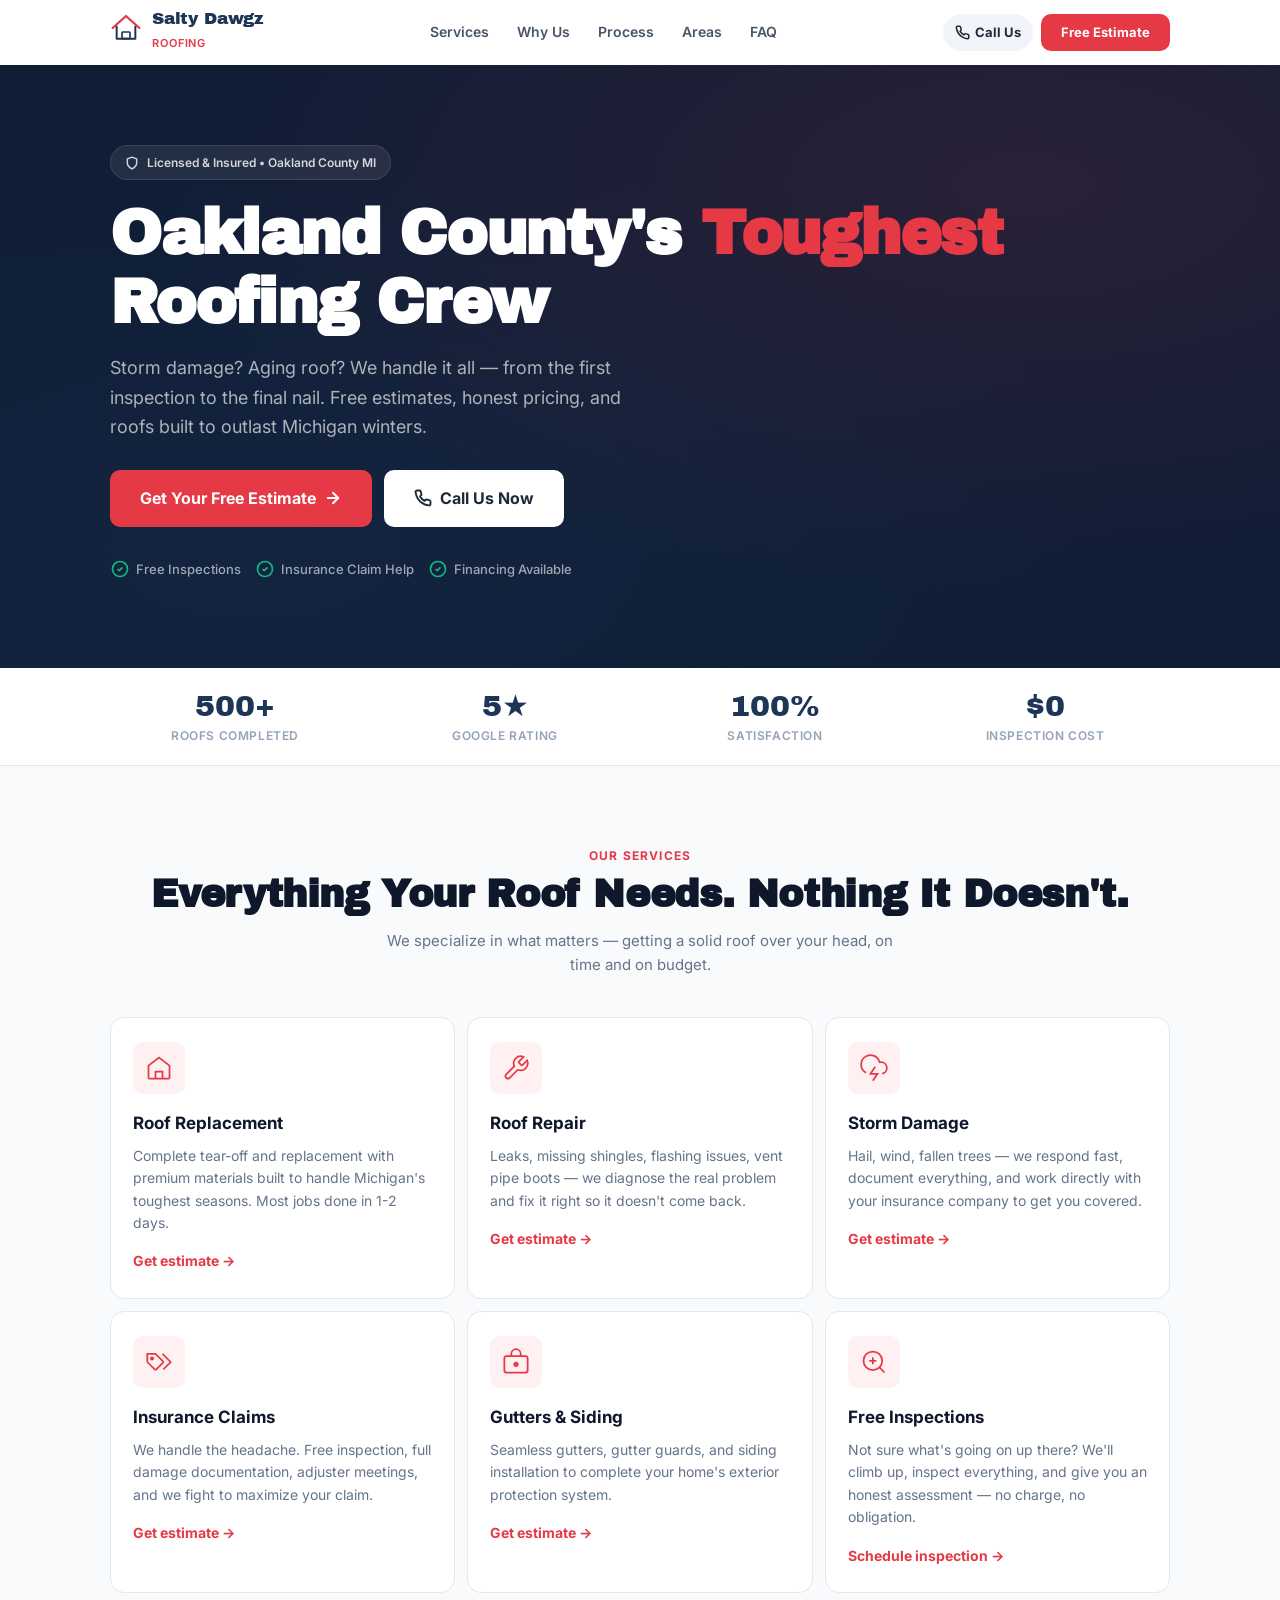
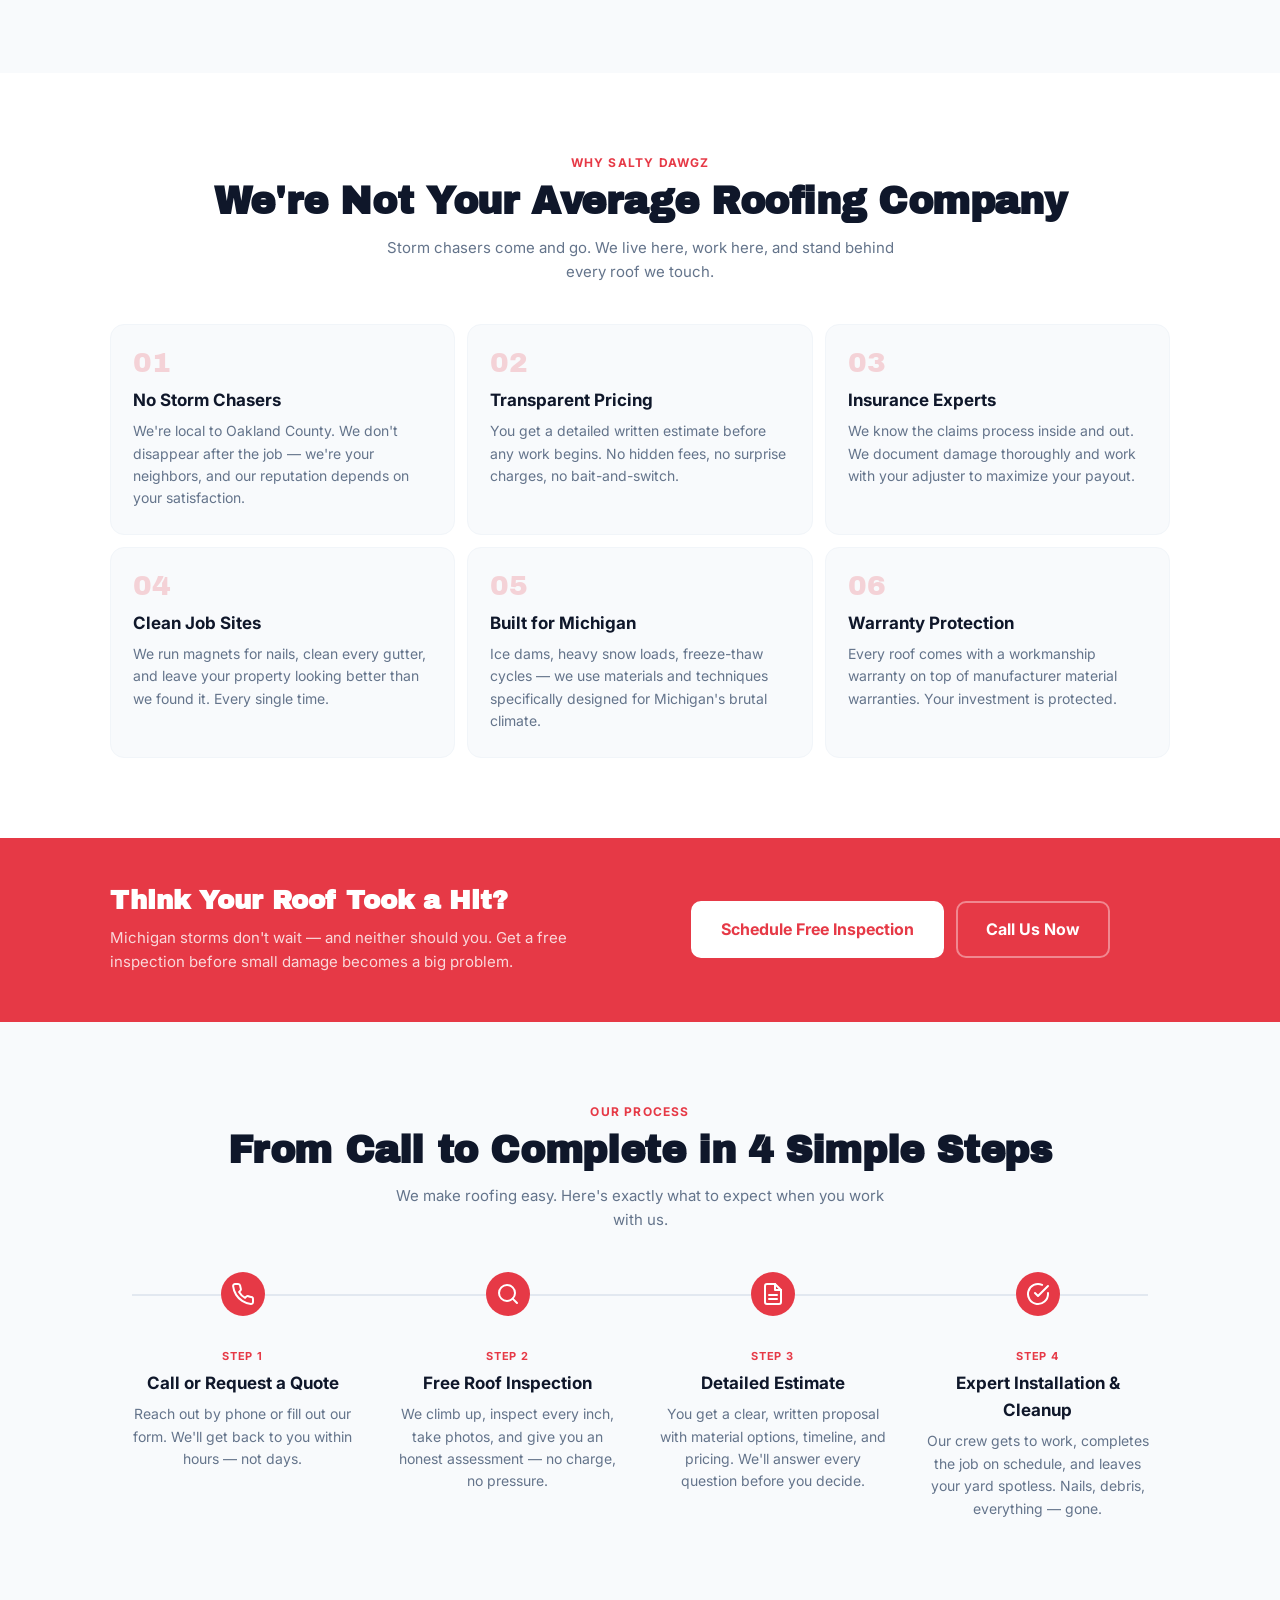
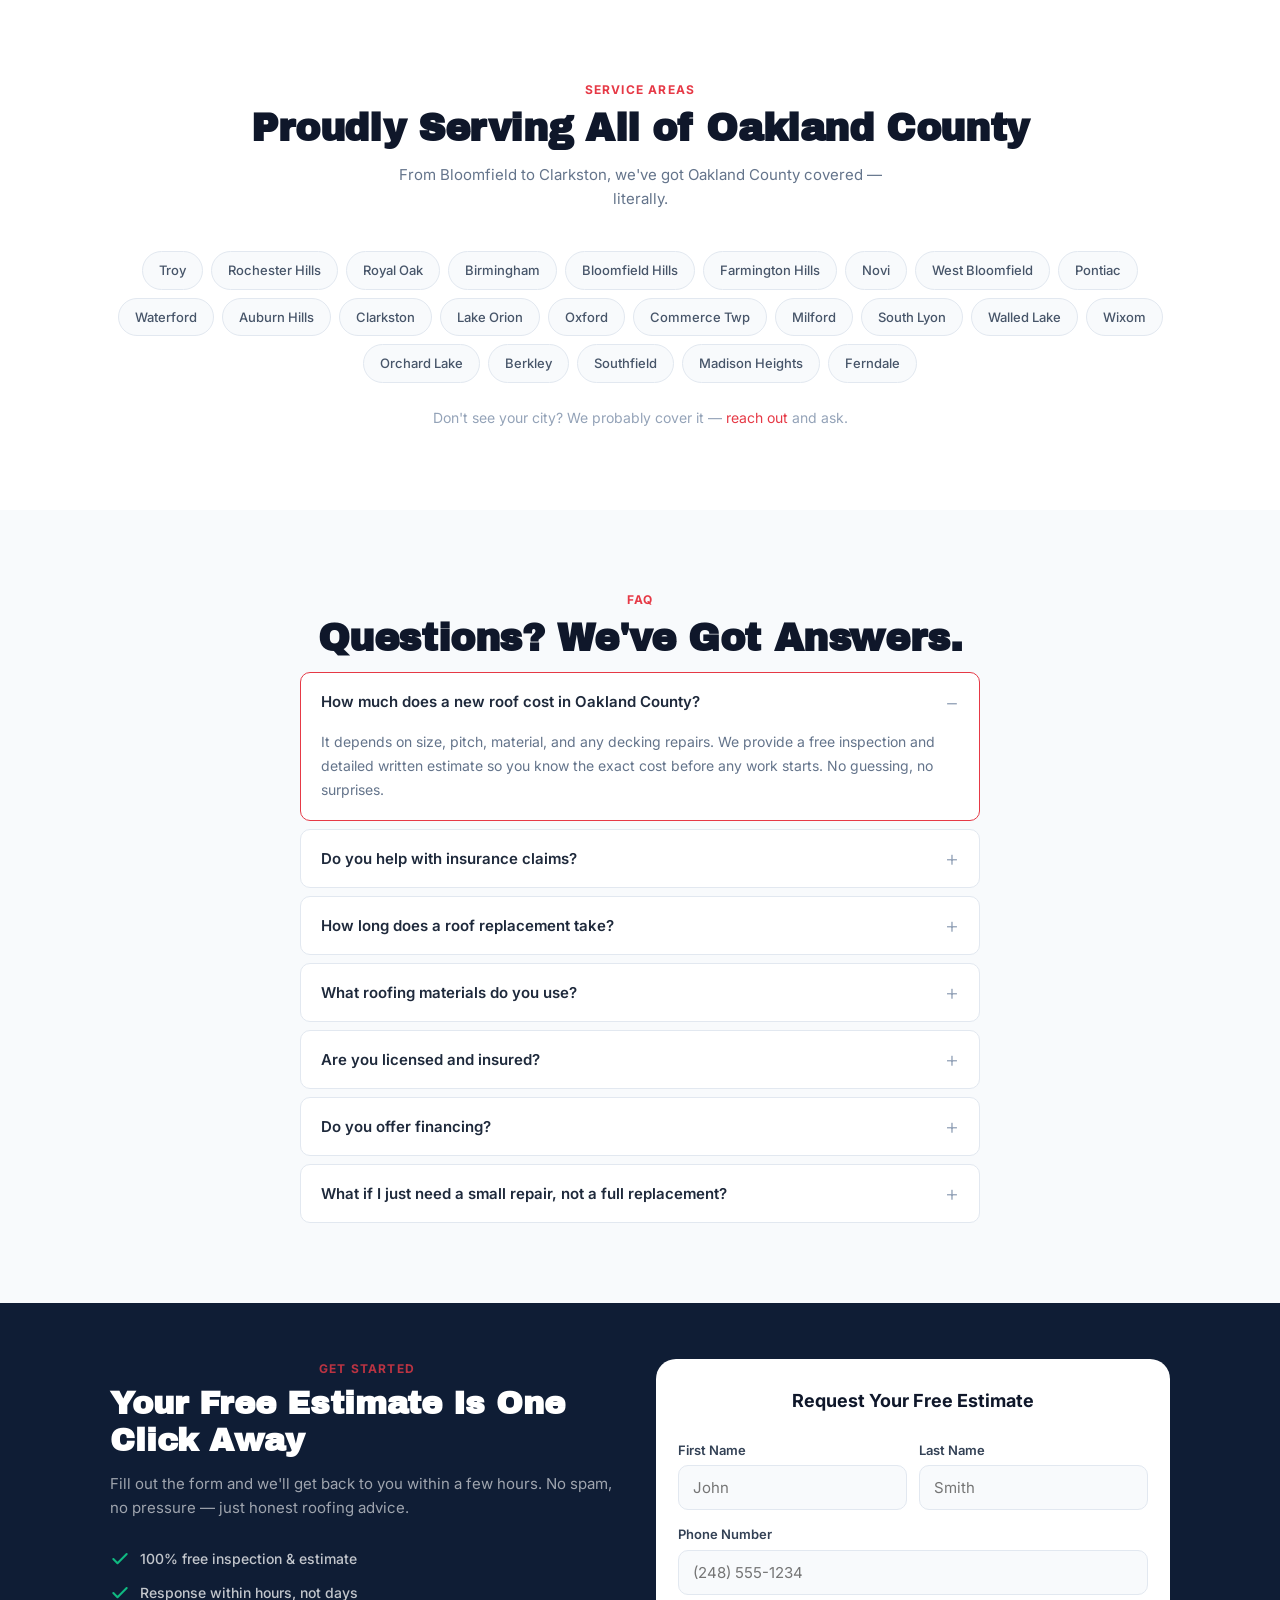
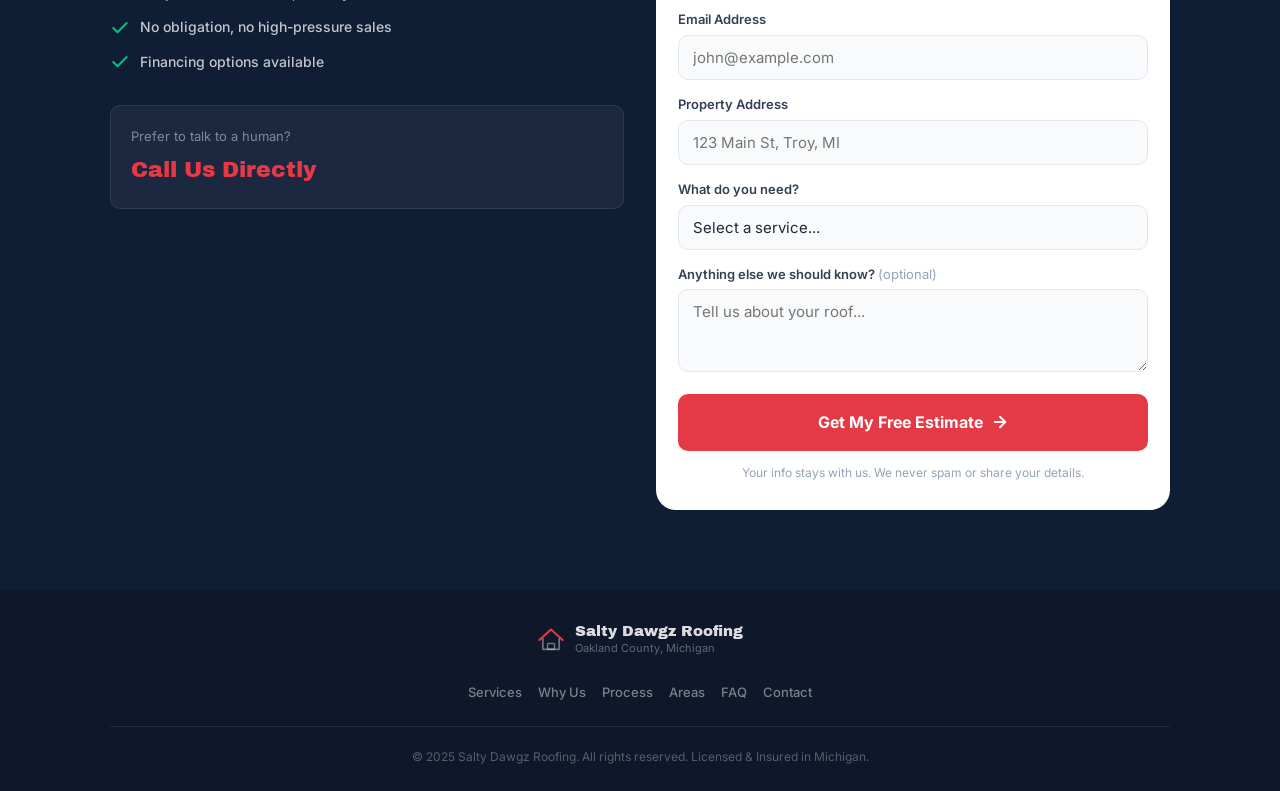
==== index.html @ a816d4bf "Salty Dawgz Roofing — mobile-first CTA-focused landing page - Mobile-first responsive design with st" ====
<!DOCTYPE html>
<html lang="en">
<head>
  <meta charset="UTF-8">
  <meta name="viewport" content="width=device-width, initial-scale=1.0">
  <title>Salty Dawgz Roofing | Oakland County MI Roofer — Roof Repair & Replacement</title>
  <meta name="description" content="Salty Dawgz Roofing — Oakland County Michigan's trusted roofing contractor. Roof replacement, storm damage repair, free inspections. Serving Troy, Rochester Hills, Royal Oak, Birmingham & all of Oakland County. Call today for a free estimate.">
  <meta name="keywords" content="roofing company oakland county mi, roof replacement troy michigan, storm damage roof repair, roofer rochester hills, roofing contractor birmingham mi, roof inspection oakland county, emergency roof repair michigan, salty dawgz roofing">
  <meta name="robots" content="index, follow">
  <link rel="canonical" href="https://saltydawgzroofing.com">

  <!-- Open Graph -->
  <meta property="og:title" content="Salty Dawgz Roofing | Oakland County MI's Most Trusted Roofer">
  <meta property="og:description" content="Free inspections. Licensed & insured. Roof replacement, storm damage repair, and new construction roofing across Oakland County Michigan.">
  <meta property="og:type" content="website">
  <meta property="og:url" content="https://saltydawgzroofing.com">
  <meta property="og:locale" content="en_US">

  <!-- Structured Data: RoofingContractor -->
  <script type="application/ld+json">
  {
    "@context": "https://schema.org",
    "@type": "RoofingContractor",
    "name": "Salty Dawgz Roofing",
    "description": "Oakland County Michigan's trusted roofing contractor. Specializing in roof replacement, storm damage repair, insurance claim assistance, and new construction roofing.",
    "url": "https://saltydawgzroofing.com",
    "address": {
      "@type": "PostalAddress",
      "addressLocality": "Oakland County",
      "addressRegion": "MI",
      "addressCountry": "US"
    },
    "areaServed": [
      "Troy, MI","Rochester Hills, MI","Royal Oak, MI","Birmingham, MI",
      "Bloomfield Hills, MI","Farmington Hills, MI","Novi, MI","West Bloomfield, MI",
      "Pontiac, MI","Waterford, MI","Auburn Hills, MI","Clarkston, MI",
      "Lake Orion, MI","Oxford, MI","Commerce Township, MI","Milford, MI",
      "South Lyon, MI","Walled Lake, MI","Wixom, MI","Orchard Lake, MI",
      "Berkley, MI","Southfield, MI","Madison Heights, MI","Ferndale, MI"
    ],
    "priceRange": "$$",
    "openingHours": "Mo-Sa 07:00-19:00"
  }
  </script>

  <!-- Structured Data: FAQPage -->
  <script type="application/ld+json">
  {
    "@context": "https://schema.org",
    "@type": "FAQPage",
    "mainEntity": [
      {
        "@type": "Question",
        "name": "How much does a roof replacement cost in Oakland County Michigan?",
        "acceptedAnswer": {
          "@type": "Answer",
          "text": "Roof replacement costs vary based on roof size, pitch, material, and any structural repairs needed. Salty Dawgz Roofing offers free inspections and detailed estimates so you know exactly what to expect — no hidden fees, no pressure."
        }
      },
      {
        "@type": "Question",
        "name": "Do you help with insurance claims for storm damage?",
        "acceptedAnswer": {
          "@type": "Answer",
          "text": "Yes. We walk you through the entire insurance claim process from initial inspection to final approval. We document all damage, meet with your adjuster, and make sure you get the coverage you're entitled to."
        }
      },
      {
        "@type": "Question",
        "name": "How long does a roof replacement take?",
        "acceptedAnswer": {
          "@type": "Answer",
          "text": "Most residential roof replacements are completed in 1-2 days. We handle everything from tear-off to cleanup, and we always leave your property cleaner than we found it."
        }
      },
      {
        "@type": "Question",
        "name": "What areas does Salty Dawgz Roofing serve?",
        "acceptedAnswer": {
          "@type": "Answer",
          "text": "We serve all of Oakland County Michigan including Troy, Rochester Hills, Royal Oak, Birmingham, Bloomfield Hills, Farmington Hills, Novi, West Bloomfield, Pontiac, Waterford, Auburn Hills, Clarkston, Lake Orion, and surrounding communities."
        }
      }
    ]
  }
  </script>

  <link rel="preconnect" href="https://fonts.googleapis.com">
  <link rel="preconnect" href="https://fonts.gstatic.com" crossorigin>
  <link href="https://fonts.googleapis.com/css2?family=Inter:wght@400;500;600;700;800;900&family=Archivo+Black&display=swap" rel="stylesheet">
  <link rel="stylesheet" href="styles.css">
</head>
<body>

  <!-- Sticky Mobile CTA -->
  <div class="sticky-cta" id="stickyCta">
    <a href="tel:+10000000000" class="sticky-cta__call">
      <svg width="18" height="18" viewBox="0 0 24 24" fill="none" stroke="currentColor" stroke-width="2.5" stroke-linecap="round" stroke-linejoin="round"><path d="M22 16.92v3a2 2 0 01-2.18 2 19.79 19.79 0 01-8.63-3.07 19.5 19.5 0 01-6-6 19.79 19.79 0 01-3.07-8.67A2 2 0 014.11 2h3a2 2 0 012 1.72c.127.96.361 1.903.7 2.81a2 2 0 01-.45 2.11L8.09 9.91a16 16 0 006 6l1.27-1.27a2 2 0 012.11-.45c.907.339 1.85.573 2.81.7A2 2 0 0122 16.92z"/></svg>
      Call Now
    </a>
    <a href="#contact" class="sticky-cta__quote">Free Estimate</a>
  </div>

  <!-- Navigation -->
  <header class="header" id="header">
    <div class="container">
      <div class="header__inner">
        <a href="#" class="header__brand">
          <div class="header__logo-icon">
            <svg width="32" height="32" viewBox="0 0 48 48" fill="none" xmlns="http://www.w3.org/2000/svg">
              <path d="M4 24L24 6l20 18" stroke="#E63946" stroke-width="3.5" stroke-linecap="round" stroke-linejoin="round" fill="none"/>
              <path d="M10 22v18h28V22" stroke="#1D3557" stroke-width="3" stroke-linecap="round" stroke-linejoin="round" fill="none"/>
              <rect x="18" y="30" width="12" height="10" rx="1" stroke="#1D3557" stroke-width="2.5" fill="none"/>
            </svg>
          </div>
          <div>
            <span class="header__name">Salty Dawgz</span>
            <span class="header__tagline">Roofing</span>
          </div>
        </a>

        <!-- Desktop Nav -->
        <nav class="header__nav" id="desktopNav">
          <a href="#services">Services</a>
          <a href="#why">Why Us</a>
          <a href="#process">Process</a>
          <a href="#areas">Areas</a>
          <a href="#faq">FAQ</a>
        </nav>

        <div class="header__actions">
          <a href="tel:+10000000000" class="header__phone">
            <svg width="15" height="15" viewBox="0 0 24 24" fill="none" stroke="currentColor" stroke-width="2.5" stroke-linecap="round" stroke-linejoin="round"><path d="M22 16.92v3a2 2 0 01-2.18 2 19.79 19.79 0 01-8.63-3.07 19.5 19.5 0 01-6-6 19.79 19.79 0 01-3.07-8.67A2 2 0 014.11 2h3a2 2 0 012 1.72c.127.96.361 1.903.7 2.81a2 2 0 01-.45 2.11L8.09 9.91a16 16 0 006 6l1.27-1.27a2 2 0 012.11-.45c.907.339 1.85.573 2.81.7A2 2 0 0122 16.92z"/></svg>
            <span>Call Us</span>
          </a>
          <a href="#contact" class="btn btn--primary btn--sm header__cta">Free Estimate</a>

          <!-- Mobile Hamburger -->
          <button class="hamburger" id="hamburger" aria-label="Open menu">
            <span></span><span></span><span></span>
          </button>
        </div>
      </div>
    </div>

    <!-- Mobile Menu -->
    <div class="mobile-menu" id="mobileMenu">
      <nav class="mobile-menu__nav">
        <a href="#services">Services</a>
        <a href="#why">Why Us</a>
        <a href="#process">Our Process</a>
        <a href="#areas">Service Areas</a>
        <a href="#faq">FAQ</a>
        <a href="#contact" class="btn btn--primary btn--lg btn--full">Get Free Estimate</a>
      </nav>
    </div>
  </header>

  <!-- Hero -->
  <section class="hero" id="hero">
    <div class="hero__overlay"></div>
    <div class="container">
      <div class="hero__content">
        <div class="hero__badge">
          <svg width="14" height="14" viewBox="0 0 24 24" fill="none" stroke="currentColor" stroke-width="2.5" stroke-linecap="round" stroke-linejoin="round"><path d="M12 22s8-4 8-10V5l-8-3-8 3v7c0 6 8 10 8 10z"/></svg>
          Licensed &amp; Insured &bull; Oakland County MI
        </div>
        <h1 class="hero__title">Oakland County's <span class="highlight">Toughest</span> Roofing Crew</h1>
        <p class="hero__subtitle">Storm damage? Aging roof? We handle it all — from the first inspection to the final nail. Free estimates, honest pricing, and roofs built to outlast Michigan winters.</p>
        <div class="hero__ctas">
          <a href="#contact" class="btn btn--primary btn--lg">
            Get Your Free Estimate
            <svg width="18" height="18" viewBox="0 0 24 24" fill="none" stroke="currentColor" stroke-width="2.5" stroke-linecap="round" stroke-linejoin="round"><line x1="5" y1="12" x2="19" y2="12"/><polyline points="12 5 19 12 12 19"/></svg>
          </a>
          <a href="tel:+10000000000" class="btn btn--white btn--lg">
            <svg width="18" height="18" viewBox="0 0 24 24" fill="none" stroke="currentColor" stroke-width="2.5" stroke-linecap="round" stroke-linejoin="round"><path d="M22 16.92v3a2 2 0 01-2.18 2 19.79 19.79 0 01-8.63-3.07 19.5 19.5 0 01-6-6 19.79 19.79 0 01-3.07-8.67A2 2 0 014.11 2h3a2 2 0 012 1.72c.127.96.361 1.903.7 2.81a2 2 0 01-.45 2.11L8.09 9.91a16 16 0 006 6l1.27-1.27a2 2 0 012.11-.45c.907.339 1.85.573 2.81.7A2 2 0 0122 16.92z"/></svg>
            Call Us Now
          </a>
        </div>
        <div class="hero__trust">
          <div class="hero__trust-item">
            <svg width="20" height="20" viewBox="0 0 24 24" fill="#10B981" stroke="none"><path d="M9 12l2 2 4-4m6 2a9 9 0 11-18 0 9 9 0 0118 0z" fill="none" stroke="#10B981" stroke-width="2"/></svg>
            Free Inspections
          </div>
          <div class="hero__trust-item">
            <svg width="20" height="20" viewBox="0 0 24 24" fill="#10B981" stroke="none"><path d="M9 12l2 2 4-4m6 2a9 9 0 11-18 0 9 9 0 0118 0z" fill="none" stroke="#10B981" stroke-width="2"/></svg>
            Insurance Claim Help
          </div>
          <div class="hero__trust-item">
            <svg width="20" height="20" viewBox="0 0 24 24" fill="#10B981" stroke="none"><path d="M9 12l2 2 4-4m6 2a9 9 0 11-18 0 9 9 0 0118 0z" fill="none" stroke="#10B981" stroke-width="2"/></svg>
            Financing Available
          </div>
        </div>
      </div>
    </div>
  </section>

  <!-- Trust Bar -->
  <section class="trust-bar">
    <div class="container">
      <div class="trust-bar__inner">
        <div class="trust-bar__item">
          <span class="trust-bar__number">500+</span>
          <span class="trust-bar__label">Roofs Completed</span>
        </div>
        <div class="trust-bar__divider"></div>
        <div class="trust-bar__item">
          <span class="trust-bar__number">5&#9733;</span>
          <span class="trust-bar__label">Google Rating</span>
        </div>
        <div class="trust-bar__divider"></div>
        <div class="trust-bar__item">
          <span class="trust-bar__number">100%</span>
          <span class="trust-bar__label">Satisfaction</span>
        </div>
        <div class="trust-bar__divider"></div>
        <div class="trust-bar__item">
          <span class="trust-bar__number">$0</span>
          <span class="trust-bar__label">Inspection Cost</span>
        </div>
      </div>
    </div>
  </section>

  <!-- Services -->
  <section class="services" id="services">
    <div class="container">
      <span class="section__eyebrow">Our Services</span>
      <h2 class="section__title">Everything Your Roof Needs. Nothing It Doesn't.</h2>
      <p class="section__subtitle">We specialize in what matters — getting a solid roof over your head, on time and on budget.</p>

      <div class="services__grid">
        <div class="service-card" data-animate>
          <div class="service-card__icon">
            <svg width="28" height="28" viewBox="0 0 24 24" fill="none" stroke="currentColor" stroke-width="1.5"><path d="M3 21h18M3 21V10l9-7 9 7v11"/><path d="M9 21v-6h6v6"/></svg>
          </div>
          <h3>Roof Replacement</h3>
          <p>Complete tear-off and replacement with premium materials built to handle Michigan's toughest seasons. Most jobs done in 1-2 days.</p>
          <a href="#contact" class="service-card__link">Get estimate &rarr;</a>
        </div>

        <div class="service-card" data-animate>
          <div class="service-card__icon">
            <svg width="28" height="28" viewBox="0 0 24 24" fill="none" stroke="currentColor" stroke-width="1.5"><path d="M14.7 6.3a1 1 0 000 1.4l1.6 1.6a1 1 0 001.4 0l3.77-3.77a6 6 0 01-7.94 7.94l-6.91 6.91a2.12 2.12 0 01-3-3l6.91-6.91a6 6 0 017.94-7.94l-3.76 3.76z"/></svg>
          </div>
          <h3>Roof Repair</h3>
          <p>Leaks, missing shingles, flashing issues, vent pipe boots — we diagnose the real problem and fix it right so it doesn't come back.</p>
          <a href="#contact" class="service-card__link">Get estimate &rarr;</a>
        </div>

        <div class="service-card" data-animate>
          <div class="service-card__icon">
            <svg width="28" height="28" viewBox="0 0 24 24" fill="none" stroke="currentColor" stroke-width="1.5"><path d="M19 16.9A5 5 0 0018 7h-1.26a8 8 0 10-11.62 9"/><polyline points="13 11 9 17 15 17 11 23"/></svg>
          </div>
          <h3>Storm Damage</h3>
          <p>Hail, wind, fallen trees — we respond fast, document everything, and work directly with your insurance company to get you covered.</p>
          <a href="#contact" class="service-card__link">Get estimate &rarr;</a>
        </div>

        <div class="service-card" data-animate>
          <div class="service-card__icon">
            <svg width="28" height="28" viewBox="0 0 24 24" fill="none" stroke="currentColor" stroke-width="1.5"><path d="M9 5H2v7l6.29 6.29a1 1 0 001.42 0l5.58-5.58a1 1 0 000-1.42L9 5z"/><circle cx="6" cy="9" r="1" fill="currentColor"/><path d="M15 5l7 7-6.29 6.29"/></svg>
          </div>
          <h3>Insurance Claims</h3>
          <p>We handle the headache. Free inspection, full damage documentation, adjuster meetings, and we fight to maximize your claim.</p>
          <a href="#contact" class="service-card__link">Get estimate &rarr;</a>
        </div>

        <div class="service-card" data-animate>
          <div class="service-card__icon">
            <svg width="28" height="28" viewBox="0 0 24 24" fill="none" stroke="currentColor" stroke-width="1.5"><rect x="2" y="7" width="20" height="14" rx="2"/><path d="M16 7V5a4 4 0 00-8 0v2"/><circle cx="12" cy="14" r="1.5" fill="currentColor"/></svg>
          </div>
          <h3>Gutters &amp; Siding</h3>
          <p>Seamless gutters, gutter guards, and siding installation to complete your home's exterior protection system.</p>
          <a href="#contact" class="service-card__link">Get estimate &rarr;</a>
        </div>

        <div class="service-card" data-animate>
          <div class="service-card__icon">
            <svg width="28" height="28" viewBox="0 0 24 24" fill="none" stroke="currentColor" stroke-width="1.5"><circle cx="11" cy="11" r="8"/><line x1="21" y1="21" x2="16.65" y2="16.65"/><line x1="8" y1="11" x2="14" y2="11"/><line x1="11" y1="8" x2="11" y2="14"/></svg>
          </div>
          <h3>Free Inspections</h3>
          <p>Not sure what's going on up there? We'll climb up, inspect everything, and give you an honest assessment — no charge, no obligation.</p>
          <a href="#contact" class="service-card__link">Schedule inspection &rarr;</a>
        </div>
      </div>
    </div>
  </section>

  <!-- Why Us -->
  <section class="why" id="why">
    <div class="container">
      <span class="section__eyebrow">Why Salty Dawgz</span>
      <h2 class="section__title">We're Not Your Average Roofing Company</h2>
      <p class="section__subtitle">Storm chasers come and go. We live here, work here, and stand behind every roof we touch.</p>

      <div class="why__grid">
        <div class="why__card" data-animate>
          <div class="why__number">01</div>
          <h3>No Storm Chasers</h3>
          <p>We're local to Oakland County. We don't disappear after the job — we're your neighbors, and our reputation depends on your satisfaction.</p>
        </div>
        <div class="why__card" data-animate>
          <div class="why__number">02</div>
          <h3>Transparent Pricing</h3>
          <p>You get a detailed written estimate before any work begins. No hidden fees, no surprise charges, no bait-and-switch.</p>
        </div>
        <div class="why__card" data-animate>
          <div class="why__number">03</div>
          <h3>Insurance Experts</h3>
          <p>We know the claims process inside and out. We document damage thoroughly and work with your adjuster to maximize your payout.</p>
        </div>
        <div class="why__card" data-animate>
          <div class="why__number">04</div>
          <h3>Clean Job Sites</h3>
          <p>We run magnets for nails, clean every gutter, and leave your property looking better than we found it. Every single time.</p>
        </div>
        <div class="why__card" data-animate>
          <div class="why__number">05</div>
          <h3>Built for Michigan</h3>
          <p>Ice dams, heavy snow loads, freeze-thaw cycles — we use materials and techniques specifically designed for Michigan's brutal climate.</p>
        </div>
        <div class="why__card" data-animate>
          <div class="why__number">06</div>
          <h3>Warranty Protection</h3>
          <p>Every roof comes with a workmanship warranty on top of manufacturer material warranties. Your investment is protected.</p>
        </div>
      </div>
    </div>
  </section>

  <!-- CTA Banner -->
  <section class="cta-banner">
    <div class="container">
      <div class="cta-banner__inner">
        <div>
          <h2>Think Your Roof Took a Hit?</h2>
          <p>Michigan storms don't wait — and neither should you. Get a free inspection before small damage becomes a big problem.</p>
        </div>
        <div class="cta-banner__actions">
          <a href="#contact" class="btn btn--primary btn--lg">Schedule Free Inspection</a>
          <a href="tel:+10000000000" class="btn btn--white btn--lg">Call Us Now</a>
        </div>
      </div>
    </div>
  </section>

  <!-- Process -->
  <section class="process" id="process">
    <div class="container">
      <span class="section__eyebrow">Our Process</span>
      <h2 class="section__title">From Call to Complete in 4 Simple Steps</h2>
      <p class="section__subtitle">We make roofing easy. Here's exactly what to expect when you work with us.</p>

      <div class="process__timeline">
        <div class="process__step" data-animate>
          <div class="process__icon">
            <svg width="24" height="24" viewBox="0 0 24 24" fill="none" stroke="currentColor" stroke-width="2" stroke-linecap="round" stroke-linejoin="round"><path d="M22 16.92v3a2 2 0 01-2.18 2 19.79 19.79 0 01-8.63-3.07 19.5 19.5 0 01-6-6 19.79 19.79 0 01-3.07-8.67A2 2 0 014.11 2h3a2 2 0 012 1.72c.127.96.361 1.903.7 2.81a2 2 0 01-.45 2.11L8.09 9.91a16 16 0 006 6l1.27-1.27a2 2 0 012.11-.45c.907.339 1.85.573 2.81.7A2 2 0 0122 16.92z"/></svg>
          </div>
          <div class="process__content">
            <span class="process__label">Step 1</span>
            <h3>Call or Request a Quote</h3>
            <p>Reach out by phone or fill out our form. We'll get back to you within hours — not days.</p>
          </div>
        </div>

        <div class="process__step" data-animate>
          <div class="process__icon">
            <svg width="24" height="24" viewBox="0 0 24 24" fill="none" stroke="currentColor" stroke-width="2" stroke-linecap="round" stroke-linejoin="round"><circle cx="11" cy="11" r="8"/><line x1="21" y1="21" x2="16.65" y2="16.65"/></svg>
          </div>
          <div class="process__content">
            <span class="process__label">Step 2</span>
            <h3>Free Roof Inspection</h3>
            <p>We climb up, inspect every inch, take photos, and give you an honest assessment — no charge, no pressure.</p>
          </div>
        </div>

        <div class="process__step" data-animate>
          <div class="process__icon">
            <svg width="24" height="24" viewBox="0 0 24 24" fill="none" stroke="currentColor" stroke-width="2" stroke-linecap="round" stroke-linejoin="round"><path d="M14 2H6a2 2 0 00-2 2v16a2 2 0 002 2h12a2 2 0 002-2V8z"/><polyline points="14 2 14 8 20 8"/><line x1="16" y1="13" x2="8" y2="13"/><line x1="16" y1="17" x2="8" y2="17"/></svg>
          </div>
          <div class="process__content">
            <span class="process__label">Step 3</span>
            <h3>Detailed Estimate</h3>
            <p>You get a clear, written proposal with material options, timeline, and pricing. We'll answer every question before you decide.</p>
          </div>
        </div>

        <div class="process__step" data-animate>
          <div class="process__icon">
            <svg width="24" height="24" viewBox="0 0 24 24" fill="none" stroke="currentColor" stroke-width="2" stroke-linecap="round" stroke-linejoin="round"><path d="M22 11.08V12a10 10 0 11-5.93-9.14"/><polyline points="22 4 12 14.01 9 11.01"/></svg>
          </div>
          <div class="process__content">
            <span class="process__label">Step 4</span>
            <h3>Expert Installation &amp; Cleanup</h3>
            <p>Our crew gets to work, completes the job on schedule, and leaves your yard spotless. Nails, debris, everything — gone.</p>
          </div>
        </div>
      </div>
    </div>
  </section>

  <!-- Service Areas -->
  <section class="areas" id="areas">
    <div class="container">
      <span class="section__eyebrow">Service Areas</span>
      <h2 class="section__title">Proudly Serving All of Oakland County</h2>
      <p class="section__subtitle">From Bloomfield to Clarkston, we've got Oakland County covered — literally.</p>
      <div class="areas__grid">
        <span class="area-tag">Troy</span>
        <span class="area-tag">Rochester Hills</span>
        <span class="area-tag">Royal Oak</span>
        <span class="area-tag">Birmingham</span>
        <span class="area-tag">Bloomfield Hills</span>
        <span class="area-tag">Farmington Hills</span>
        <span class="area-tag">Novi</span>
        <span class="area-tag">West Bloomfield</span>
        <span class="area-tag">Pontiac</span>
        <span class="area-tag">Waterford</span>
        <span class="area-tag">Auburn Hills</span>
        <span class="area-tag">Clarkston</span>
        <span class="area-tag">Lake Orion</span>
        <span class="area-tag">Oxford</span>
        <span class="area-tag">Commerce Twp</span>
        <span class="area-tag">Milford</span>
        <span class="area-tag">South Lyon</span>
        <span class="area-tag">Walled Lake</span>
        <span class="area-tag">Wixom</span>
        <span class="area-tag">Orchard Lake</span>
        <span class="area-tag">Berkley</span>
        <span class="area-tag">Southfield</span>
        <span class="area-tag">Madison Heights</span>
        <span class="area-tag">Ferndale</span>
      </div>
      <p class="areas__note">Don't see your city? We probably cover it — <a href="#contact">reach out</a> and ask.</p>
    </div>
  </section>

  <!-- FAQ -->
  <section class="faq" id="faq">
    <div class="container">
      <span class="section__eyebrow">FAQ</span>
      <h2 class="section__title">Questions? We've Got Answers.</h2>
      <div class="faq__list">
        <details class="faq__item" open>
          <summary>How much does a new roof cost in Oakland County?</summary>
          <p>It depends on size, pitch, material, and any decking repairs. We provide a free inspection and detailed written estimate so you know the exact cost before any work starts. No guessing, no surprises.</p>
        </details>
        <details class="faq__item">
          <summary>Do you help with insurance claims?</summary>
          <p>Absolutely. We handle the entire process — from the initial damage inspection and photo documentation to meeting with your adjuster on-site. We fight to make sure you get every dollar you're owed.</p>
        </details>
        <details class="faq__item">
          <summary>How long does a roof replacement take?</summary>
          <p>Most residential roofs are completed in 1-2 days, weather permitting. We'll give you a clear timeline before the project starts and keep you updated throughout.</p>
        </details>
        <details class="faq__item">
          <summary>What roofing materials do you use?</summary>
          <p>We work with top-tier manufacturers and offer architectural shingles, designer shingles, and flat roofing systems. We'll recommend the best option for your home's style, budget, and Michigan's climate.</p>
        </details>
        <details class="faq__item">
          <summary>Are you licensed and insured?</summary>
          <p>Yes — fully licensed, bonded, and insured in the state of Michigan. We carry general liability and workers' compensation so you're completely protected.</p>
        </details>
        <details class="faq__item">
          <summary>Do you offer financing?</summary>
          <p>Yes. We offer flexible financing options so you can protect your home now and pay over time. Ask us about available plans when you get your estimate.</p>
        </details>
        <details class="faq__item">
          <summary>What if I just need a small repair, not a full replacement?</summary>
          <p>We do repairs of all sizes — from a few missing shingles to flashing fixes to leak tracing. If a repair is all you need, that's what we'll recommend. We don't upsell.</p>
        </details>
      </div>
    </div>
  </section>

  <!-- Contact / Lead Form -->
  <section class="contact" id="contact">
    <div class="container">
      <div class="contact__wrapper">
        <div class="contact__text">
          <span class="section__eyebrow section__eyebrow--light">Get Started</span>
          <h2 class="contact__title">Your Free Estimate Is One Click Away</h2>
          <p class="contact__subtitle">Fill out the form and we'll get back to you within a few hours. No spam, no pressure — just honest roofing advice.</p>

          <div class="contact__perks">
            <div class="contact__perk">
              <svg width="20" height="20" viewBox="0 0 24 24" fill="none" stroke="#10B981" stroke-width="2.5" stroke-linecap="round" stroke-linejoin="round"><polyline points="20 6 9 17 4 12"/></svg>
              <span>100% free inspection &amp; estimate</span>
            </div>
            <div class="contact__perk">
              <svg width="20" height="20" viewBox="0 0 24 24" fill="none" stroke="#10B981" stroke-width="2.5" stroke-linecap="round" stroke-linejoin="round"><polyline points="20 6 9 17 4 12"/></svg>
              <span>Response within hours, not days</span>
            </div>
            <div class="contact__perk">
              <svg width="20" height="20" viewBox="0 0 24 24" fill="none" stroke="#10B981" stroke-width="2.5" stroke-linecap="round" stroke-linejoin="round"><polyline points="20 6 9 17 4 12"/></svg>
              <span>No obligation, no high-pressure sales</span>
            </div>
            <div class="contact__perk">
              <svg width="20" height="20" viewBox="0 0 24 24" fill="none" stroke="#10B981" stroke-width="2.5" stroke-linecap="round" stroke-linejoin="round"><polyline points="20 6 9 17 4 12"/></svg>
              <span>Financing options available</span>
            </div>
          </div>

          <div class="contact__direct">
            <p>Prefer to talk to a human?</p>
            <a href="tel:+10000000000" class="contact__phone-big">Call Us Directly</a>
          </div>
        </div>

        <form class="contact__form" id="contactForm">
          <h3 class="contact__form-title">Request Your Free Estimate</h3>
          <div class="form-row">
            <div class="form-group">
              <label for="firstName">First Name</label>
              <input type="text" id="firstName" name="firstName" placeholder="John" required autocomplete="given-name">
            </div>
            <div class="form-group">
              <label for="lastName">Last Name</label>
              <input type="text" id="lastName" name="lastName" placeholder="Smith" required autocomplete="family-name">
            </div>
          </div>
          <div class="form-group">
            <label for="phone">Phone Number</label>
            <input type="tel" id="phone" name="phone" placeholder="(248) 555-1234" required autocomplete="tel">
          </div>
          <div class="form-group">
            <label for="email">Email Address</label>
            <input type="email" id="email" name="email" placeholder="john@example.com" required autocomplete="email">
          </div>
          <div class="form-group">
            <label for="address">Property Address</label>
            <input type="text" id="address" name="address" placeholder="123 Main St, Troy, MI" autocomplete="street-address">
          </div>
          <div class="form-group">
            <label for="service">What do you need?</label>
            <select id="service" name="service" required>
              <option value="" disabled selected>Select a service...</option>
              <option value="roof-replacement">Roof Replacement</option>
              <option value="roof-repair">Roof Repair</option>
              <option value="storm-damage">Storm Damage / Insurance Claim</option>
              <option value="inspection">Free Roof Inspection</option>
              <option value="gutters-siding">Gutters &amp; Siding</option>
              <option value="other">Other / Not Sure</option>
            </select>
          </div>
          <div class="form-group">
            <label for="message">Anything else we should know? <span class="optional">(optional)</span></label>
            <textarea id="message" name="message" rows="3" placeholder="Tell us about your roof..."></textarea>
          </div>
          <button type="submit" class="btn btn--primary btn--lg btn--full">
            Get My Free Estimate
            <svg width="18" height="18" viewBox="0 0 24 24" fill="none" stroke="currentColor" stroke-width="2.5" stroke-linecap="round" stroke-linejoin="round"><line x1="5" y1="12" x2="19" y2="12"/><polyline points="12 5 19 12 12 19"/></svg>
          </button>
          <p class="form-disclaimer">Your info stays with us. We never spam or share your details.</p>
        </form>
      </div>
    </div>
  </section>

  <!-- Footer -->
  <footer class="footer">
    <div class="container">
      <div class="footer__top">
        <div class="footer__brand">
          <svg width="28" height="28" viewBox="0 0 48 48" fill="none" xmlns="http://www.w3.org/2000/svg">
            <path d="M4 24L24 6l20 18" stroke="#E63946" stroke-width="3.5" stroke-linecap="round" stroke-linejoin="round" fill="none"/>
            <path d="M10 22v18h28V22" stroke="rgba(255,255,255,0.4)" stroke-width="3" stroke-linecap="round" stroke-linejoin="round" fill="none"/>
            <rect x="18" y="30" width="12" height="10" rx="1" stroke="rgba(255,255,255,0.4)" stroke-width="2.5" fill="none"/>
          </svg>
          <div>
            <span class="footer__name">Salty Dawgz Roofing</span>
            <span class="footer__sub">Oakland County, Michigan</span>
          </div>
        </div>
        <div class="footer__links">
          <a href="#services">Services</a>
          <a href="#why">Why Us</a>
          <a href="#process">Process</a>
          <a href="#areas">Areas</a>
          <a href="#faq">FAQ</a>
          <a href="#contact">Contact</a>
        </div>
      </div>
      <div class="footer__bottom">
        <p>&copy; 2025 Salty Dawgz Roofing. All rights reserved. Licensed &amp; Insured in Michigan.</p>
      </div>
    </div>
  </footer>

  <script>
    // Sticky CTA
    const stickyCta = document.getElementById('stickyCta');
    const heroSection = document.getElementById('hero');
    const stickyObserver = new IntersectionObserver(
      ([entry]) => stickyCta.classList.toggle('sticky-cta--visible', !entry.isIntersecting),
      { threshold: 0.05 }
    );
    stickyObserver.observe(heroSection);

    // Hamburger menu
    const hamburger = document.getElementById('hamburger');
    const mobileMenu = document.getElementById('mobileMenu');
    const header = document.getElementById('header');

    hamburger.addEventListener('click', () => {
      hamburger.classList.toggle('is-active');
      mobileMenu.classList.toggle('is-open');
      document.body.classList.toggle('menu-open');
    });

    // Close mobile menu on link click
    mobileMenu.querySelectorAll('a').forEach(link => {
      link.addEventListener('click', () => {
        hamburger.classList.remove('is-active');
        mobileMenu.classList.remove('is-open');
        document.body.classList.remove('menu-open');
      });
    });

    // Smooth scroll
    document.querySelectorAll('a[href^="#"]').forEach(anchor => {
      anchor.addEventListener('click', function(e) {
        e.preventDefault();
        const target = document.querySelector(this.getAttribute('href'));
        if (target) {
          const headerHeight = document.querySelector('.header').offsetHeight;
          const y = target.getBoundingClientRect().top + window.pageYOffset - headerHeight;
          window.scrollTo({ top: y, behavior: 'smooth' });
        }
      });
    });

    // Scroll animations
    const animateElements = document.querySelectorAll('[data-animate]');
    const animateObserver = new IntersectionObserver(
      (entries) => {
        entries.forEach((entry, i) => {
          if (entry.isIntersecting) {
            setTimeout(() => entry.target.classList.add('is-visible'), i * 80);
            animateObserver.unobserve(entry.target);
          }
        });
      },
      { threshold: 0.15, rootMargin: '0px 0px -40px 0px' }
    );
    animateElements.forEach(el => animateObserver.observe(el));

    // Form handling
    document.getElementById('contactForm').addEventListener('submit', function(e) {
      e.preventDefault();
      const btn = this.querySelector('button[type="submit"]');
      const original = btn.innerHTML;
      btn.innerHTML = 'Sending...';
      btn.disabled = true;
      setTimeout(() => {
        btn.innerHTML = '<svg width="18" height="18" viewBox="0 0 24 24" fill="none" stroke="currentColor" stroke-width="2.5"><polyline points="20 6 9 17 4 12"/></svg> Request Sent!';
        btn.classList.add('btn--success');
        setTimeout(() => {
          btn.innerHTML = original;
          btn.disabled = false;
          btn.classList.remove('btn--success');
          this.reset();
        }, 3000);
      }, 1000);
    });

    // Header shadow on scroll
    window.addEventListener('scroll', () => {
      header.classList.toggle('header--scrolled', window.scrollY > 20);
    });
  </script>
</body>
</html>
---- styles.css ----
/* =============================================
   SALTY DAWGZ ROOFING — Mobile-First Styles
   ============================================= */

*, *::before, *::after {
  box-sizing: border-box;
  margin: 0;
  padding: 0;
}

:root {
  /* Brand */
  --brand: #E63946;
  --brand-dark: #C1121F;
  --brand-light: #FFF0F1;
  --navy: #1D3557;
  --navy-dark: #0F1D35;
  --navy-light: #274773;

  /* Neutrals */
  --white: #FFFFFF;
  --gray-50: #F8FAFC;
  --gray-100: #F1F5F9;
  --gray-200: #E2E8F0;
  --gray-300: #CBD5E1;
  --gray-400: #94A3B8;
  --gray-500: #64748B;
  --gray-600: #475569;
  --gray-700: #334155;
  --gray-800: #1E293B;
  --gray-900: #0F172A;

  /* Accents */
  --green: #10B981;
  --amber: #F59E0B;

  /* Spacing & Radius */
  --radius: 10px;
  --radius-lg: 14px;
  --radius-xl: 20px;
}

html {
  scroll-behavior: smooth;
  -webkit-text-size-adjust: 100%;
}

body {
  font-family: 'Inter', -apple-system, BlinkMacSystemFont, 'Segoe UI', sans-serif;
  color: var(--gray-800);
  background: var(--white);
  line-height: 1.6;
  -webkit-font-smoothing: antialiased;
  overflow-x: hidden;
}

body.menu-open {
  overflow: hidden;
}

a {
  color: var(--brand);
  text-decoration: none;
  transition: color 0.2s;
}
a:hover { color: var(--brand-dark); }

img { max-width: 100%; height: auto; }

.container {
  width: 100%;
  max-width: 1140px;
  margin: 0 auto;
  padding: 0 20px;
}

/* =============================================
   BUTTONS
   ============================================= */
.btn {
  display: inline-flex;
  align-items: center;
  justify-content: center;
  gap: 8px;
  font-family: inherit;
  font-weight: 700;
  font-size: 15px;
  padding: 12px 24px;
  border: 2px solid transparent;
  border-radius: var(--radius);
  cursor: pointer;
  transition: all 0.25s ease;
  text-align: center;
  line-height: 1.3;
  white-space: nowrap;
}

.btn--primary {
  background: var(--brand);
  color: var(--white);
  border-color: var(--brand);
}
.btn--primary:hover {
  background: var(--brand-dark);
  border-color: var(--brand-dark);
  color: var(--white);
  transform: translateY(-1px);
  box-shadow: 0 6px 20px rgba(230,57,70,0.35);
}

.btn--white {
  background: var(--white);
  color: var(--gray-800);
  border-color: var(--white);
}
.btn--white:hover {
  background: var(--gray-100);
  border-color: var(--gray-100);
  color: var(--gray-900);
}

.btn--outline {
  background: transparent;
  color: var(--gray-700);
  border-color: var(--gray-300);
}
.btn--outline:hover {
  border-color: var(--brand);
  color: var(--brand);
}

.btn--sm { padding: 8px 18px; font-size: 13px; }
.btn--lg { padding: 16px 28px; font-size: 16px; }
.btn--full { width: 100%; }

.btn--success {
  background: var(--green) !important;
  border-color: var(--green) !important;
}

/* =============================================
   STICKY CTA (MOBILE)
   ============================================= */
.sticky-cta {
  position: fixed;
  bottom: 0;
  left: 0;
  right: 0;
  z-index: 999;
  display: flex;
  gap: 8px;
  background: var(--navy-dark);
  padding: 12px 16px;
  padding-bottom: max(12px, env(safe-area-inset-bottom));
  transform: translateY(100%);
  transition: transform 0.3s ease;
  box-shadow: 0 -4px 24px rgba(0,0,0,0.25);
}

.sticky-cta--visible {
  transform: translateY(0);
}

.sticky-cta a {
  flex: 1;
  display: flex;
  align-items: center;
  justify-content: center;
  gap: 8px;
  padding: 14px 16px;
  border-radius: var(--radius);
  font-weight: 700;
  font-size: 15px;
  text-align: center;
}

.sticky-cta__call {
  background: var(--brand);
  color: var(--white) !important;
}
.sticky-cta__call:hover { background: var(--brand-dark); color: var(--white) !important; }

.sticky-cta__quote {
  background: var(--white);
  color: var(--gray-900) !important;
}
.sticky-cta__quote:hover { background: var(--gray-100); color: var(--gray-900) !important; }

/* =============================================
   HEADER
   ============================================= */
.header {
  position: sticky;
  top: 0;
  z-index: 500;
  background: rgba(255,255,255,0.97);
  backdrop-filter: blur(12px);
  -webkit-backdrop-filter: blur(12px);
  border-bottom: 1px solid transparent;
  transition: border-color 0.3s, box-shadow 0.3s;
}

.header--scrolled {
  border-bottom-color: var(--gray-200);
  box-shadow: 0 1px 8px rgba(0,0,0,0.06);
}

.header__inner {
  display: flex;
  align-items: center;
  justify-content: space-between;
  padding: 10px 0;
  gap: 12px;
}

.header__brand {
  display: flex;
  align-items: center;
  gap: 10px;
  text-decoration: none;
  flex-shrink: 0;
}

.header__name {
  font-family: 'Archivo Black', 'Inter', sans-serif;
  font-size: 17px;
  color: var(--navy);
  display: block;
  line-height: 1.1;
  letter-spacing: -0.01em;
}

.header__tagline {
  font-size: 11px;
  font-weight: 600;
  color: var(--brand);
  text-transform: uppercase;
  letter-spacing: 0.08em;
}

.header__nav {
  display: none;
  gap: 28px;
}

.header__nav a {
  font-size: 14px;
  font-weight: 600;
  color: var(--gray-600);
  transition: color 0.2s;
}
.header__nav a:hover { color: var(--brand); }

.header__actions {
  display: flex;
  align-items: center;
  gap: 8px;
}

.header__phone {
  display: flex;
  align-items: center;
  gap: 5px;
  font-size: 13px;
  font-weight: 700;
  color: var(--gray-800) !important;
  padding: 8px 12px;
  border-radius: 100px;
  background: var(--gray-100);
  transition: background 0.2s;
}
.header__phone:hover { background: var(--gray-200); }
.header__phone span { display: none; }

.header__cta {
  display: none;
}

/* Hamburger */
.hamburger {
  display: flex;
  flex-direction: column;
  justify-content: center;
  gap: 5px;
  width: 36px;
  height: 36px;
  background: none;
  border: none;
  cursor: pointer;
  padding: 6px;
}

.hamburger span {
  display: block;
  width: 100%;
  height: 2.5px;
  background: var(--gray-700);
  border-radius: 2px;
  transition: all 0.3s ease;
  transform-origin: center;
}

.hamburger.is-active span:nth-child(1) {
  transform: translateY(7.5px) rotate(45deg);
}
.hamburger.is-active span:nth-child(2) {
  opacity: 0;
}
.hamburger.is-active span:nth-child(3) {
  transform: translateY(-7.5px) rotate(-45deg);
}

/* Mobile Menu */
.mobile-menu {
  position: fixed;
  top: 0;
  left: 0;
  right: 0;
  bottom: 0;
  z-index: 499;
  background: var(--white);
  padding-top: 72px;
  transform: translateX(100%);
  transition: transform 0.35s cubic-bezier(0.4, 0, 0.2, 1);
}

.mobile-menu.is-open {
  transform: translateX(0);
}

.mobile-menu__nav {
  display: flex;
  flex-direction: column;
  padding: 24px 24px;
  gap: 4px;
}

.mobile-menu__nav a {
  font-size: 18px;
  font-weight: 600;
  color: var(--gray-800);
  padding: 14px 0;
  border-bottom: 1px solid var(--gray-100);
}

.mobile-menu__nav a:last-child {
  border-bottom: none;
  margin-top: 16px;
}

/* =============================================
   HERO
   ============================================= */
.hero {
  position: relative;
  background: var(--navy-dark);
  padding: 52px 0 60px;
  overflow: hidden;
}

.hero__overlay {
  position: absolute;
  inset: 0;
  background:
    radial-gradient(ellipse at 80% 20%, rgba(230,57,70,0.12) 0%, transparent 60%),
    radial-gradient(ellipse at 20% 80%, rgba(29,53,87,0.3) 0%, transparent 60%);
  pointer-events: none;
}

.hero__content {
  position: relative;
  z-index: 1;
}

.hero__badge {
  display: inline-flex;
  align-items: center;
  gap: 8px;
  background: rgba(255,255,255,0.08);
  color: rgba(255,255,255,0.8);
  font-size: 12px;
  font-weight: 600;
  padding: 7px 14px;
  border-radius: 100px;
  border: 1px solid rgba(255,255,255,0.1);
  margin-bottom: 20px;
}

.hero__title {
  font-family: 'Archivo Black', 'Inter', sans-serif;
  font-size: 34px;
  font-weight: 900;
  color: var(--white);
  line-height: 1.1;
  margin-bottom: 16px;
  letter-spacing: -0.02em;
}

.highlight {
  color: var(--brand);
}

.hero__subtitle {
  font-size: 16px;
  color: rgba(255,255,255,0.65);
  line-height: 1.65;
  margin-bottom: 28px;
  max-width: 520px;
}

.hero__ctas {
  display: flex;
  flex-direction: column;
  gap: 12px;
  margin-bottom: 32px;
}

.hero__trust {
  display: flex;
  flex-wrap: wrap;
  gap: 14px;
}

.hero__trust-item {
  display: flex;
  align-items: center;
  gap: 6px;
  font-size: 13px;
  font-weight: 500;
  color: rgba(255,255,255,0.6);
}

/* =============================================
   TRUST BAR
   ============================================= */
.trust-bar {
  background: var(--white);
  border-bottom: 1px solid var(--gray-200);
  padding: 0;
}

.trust-bar__inner {
  display: grid;
  grid-template-columns: repeat(4, 1fr);
  text-align: center;
}

.trust-bar__item {
  padding: 20px 8px;
}

.trust-bar__number {
  display: block;
  font-family: 'Archivo Black', sans-serif;
  font-size: 22px;
  color: var(--navy);
  line-height: 1.2;
}

.trust-bar__label {
  font-size: 10px;
  font-weight: 600;
  color: var(--gray-400);
  text-transform: uppercase;
  letter-spacing: 0.05em;
  display: block;
  margin-top: 2px;
}

.trust-bar__divider {
  display: none;
}

/* =============================================
   SECTION COMMON
   ============================================= */
section {
  padding: 56px 0;
}

.section__eyebrow {
  display: block;
  text-align: center;
  font-size: 12px;
  font-weight: 700;
  color: var(--brand);
  text-transform: uppercase;
  letter-spacing: 0.1em;
  margin-bottom: 8px;
}

.section__eyebrow--light {
  color: var(--brand);
  opacity: 0.8;
}

.section__title {
  font-family: 'Archivo Black', 'Inter', sans-serif;
  font-size: 26px;
  font-weight: 900;
  text-align: center;
  line-height: 1.15;
  margin-bottom: 12px;
  color: var(--gray-900);
  letter-spacing: -0.01em;
}

.section__subtitle {
  font-size: 15px;
  color: var(--gray-500);
  text-align: center;
  max-width: 520px;
  margin: 0 auto 40px;
  line-height: 1.6;
}

/* =============================================
   SERVICES
   ============================================= */
.services {
  background: var(--gray-50);
}

.services__grid {
  display: grid;
  gap: 12px;
}

.service-card {
  background: var(--white);
  border: 1px solid var(--gray-200);
  border-radius: var(--radius-lg);
  padding: 24px 22px;
  transition: all 0.4s ease;
  opacity: 0;
  transform: translateY(24px);
}

.service-card.is-visible {
  opacity: 1;
  transform: translateY(0);
}

.service-card:hover {
  border-color: var(--brand);
  box-shadow: 0 8px 30px rgba(230,57,70,0.08);
}

.service-card__icon {
  width: 52px;
  height: 52px;
  background: var(--brand-light);
  color: var(--brand);
  border-radius: var(--radius);
  display: flex;
  align-items: center;
  justify-content: center;
  margin-bottom: 16px;
}

.service-card h3 {
  font-size: 17px;
  font-weight: 700;
  margin-bottom: 8px;
  color: var(--gray-900);
}

.service-card p {
  font-size: 14px;
  color: var(--gray-500);
  line-height: 1.6;
  margin-bottom: 14px;
}

.service-card__link {
  font-size: 14px;
  font-weight: 700;
  color: var(--brand) !important;
  display: inline-flex;
  align-items: center;
  gap: 4px;
}
.service-card__link:hover { gap: 8px; }

/* =============================================
   WHY US
   ============================================= */
.why__grid {
  display: grid;
  gap: 12px;
}

.why__card {
  background: var(--gray-50);
  border-radius: var(--radius-lg);
  padding: 24px 22px;
  border: 1px solid var(--gray-100);
  opacity: 0;
  transform: translateY(24px);
  transition: all 0.4s ease;
}

.why__card.is-visible {
  opacity: 1;
  transform: translateY(0);
}

.why__number {
  font-family: 'Archivo Black', sans-serif;
  font-size: 28px;
  color: var(--brand);
  opacity: 0.2;
  line-height: 1;
  margin-bottom: 10px;
}

.why__card h3 {
  font-size: 17px;
  font-weight: 700;
  color: var(--gray-900);
  margin-bottom: 6px;
}

.why__card p {
  font-size: 14px;
  color: var(--gray-500);
  line-height: 1.6;
}

/* =============================================
   CTA BANNER
   ============================================= */
.cta-banner {
  background: var(--brand);
  padding: 48px 0;
}

.cta-banner__inner {
  text-align: center;
}

.cta-banner h2 {
  font-family: 'Archivo Black', sans-serif;
  font-size: 26px;
  color: var(--white);
  margin-bottom: 10px;
  line-height: 1.15;
}

.cta-banner p {
  font-size: 15px;
  color: rgba(255,255,255,0.8);
  margin-bottom: 24px;
  max-width: 480px;
  margin-left: auto;
  margin-right: auto;
  line-height: 1.6;
}

.cta-banner__actions {
  display: flex;
  flex-direction: column;
  gap: 12px;
  max-width: 360px;
  margin: 0 auto;
}

.cta-banner .btn--primary {
  background: var(--white);
  color: var(--brand);
  border-color: var(--white);
}
.cta-banner .btn--primary:hover {
  background: var(--gray-100);
  box-shadow: 0 6px 20px rgba(0,0,0,0.15);
}

.cta-banner .btn--white {
  background: transparent;
  color: var(--white);
  border-color: rgba(255,255,255,0.4);
}
.cta-banner .btn--white:hover {
  background: rgba(255,255,255,0.1);
  border-color: var(--white);
}

/* =============================================
   PROCESS
   ============================================= */
.process {
  background: var(--gray-50);
}

.process__timeline {
  display: flex;
  flex-direction: column;
  gap: 0;
  position: relative;
  padding-left: 36px;
}

.process__timeline::before {
  content: '';
  position: absolute;
  left: 15px;
  top: 24px;
  bottom: 24px;
  width: 2px;
  background: var(--gray-200);
}

.process__step {
  display: flex;
  gap: 16px;
  padding: 20px 0;
  position: relative;
  opacity: 0;
  transform: translateX(-20px);
  transition: all 0.4s ease;
}

.process__step.is-visible {
  opacity: 1;
  transform: translateX(0);
}

.process__icon {
  width: 44px;
  height: 44px;
  min-width: 44px;
  background: var(--brand);
  color: var(--white);
  border-radius: 50%;
  display: flex;
  align-items: center;
  justify-content: center;
  position: relative;
  z-index: 1;
  margin-left: -36px;
}

.process__label {
  font-size: 11px;
  font-weight: 700;
  color: var(--brand);
  text-transform: uppercase;
  letter-spacing: 0.08em;
  display: block;
  margin-bottom: 4px;
}

.process__content h3 {
  font-size: 17px;
  font-weight: 700;
  color: var(--gray-900);
  margin-bottom: 6px;
}

.process__content p {
  font-size: 14px;
  color: var(--gray-500);
  line-height: 1.6;
}

/* =============================================
   SERVICE AREAS
   ============================================= */
.areas__grid {
  display: flex;
  flex-wrap: wrap;
  justify-content: center;
  gap: 8px;
  margin-bottom: 24px;
}

.area-tag {
  font-size: 13px;
  font-weight: 500;
  padding: 8px 16px;
  background: var(--gray-50);
  border: 1px solid var(--gray-200);
  border-radius: 100px;
  color: var(--gray-600);
  transition: all 0.2s;
}

.area-tag:hover {
  border-color: var(--brand);
  color: var(--brand);
  background: var(--brand-light);
}

.areas__note {
  text-align: center;
  font-size: 14px;
  color: var(--gray-400);
}

/* =============================================
   FAQ
   ============================================= */
.faq {
  background: var(--gray-50);
}

.faq__list {
  max-width: 680px;
  margin: 0 auto;
  display: flex;
  flex-direction: column;
  gap: 8px;
}

.faq__item {
  background: var(--white);
  border: 1px solid var(--gray-200);
  border-radius: var(--radius);
  overflow: hidden;
  transition: border-color 0.2s;
}

.faq__item[open] {
  border-color: var(--brand);
}

.faq__item summary {
  padding: 18px 20px;
  padding-right: 44px;
  font-weight: 600;
  font-size: 15px;
  cursor: pointer;
  list-style: none;
  color: var(--gray-800);
  position: relative;
  line-height: 1.4;
}

.faq__item summary::-webkit-details-marker { display: none; }

.faq__item summary::after {
  content: '+';
  position: absolute;
  right: 20px;
  top: 50%;
  transform: translateY(-50%);
  font-size: 22px;
  font-weight: 300;
  color: var(--gray-400);
  transition: transform 0.2s;
}

.faq__item[open] summary::after {
  content: '\2212';
}

.faq__item p {
  padding: 0 20px 18px;
  font-size: 14px;
  color: var(--gray-500);
  line-height: 1.7;
}

/* =============================================
   CONTACT
   ============================================= */
.contact {
  background: var(--navy-dark);
  padding: 56px 0;
  padding-bottom: max(56px, calc(env(safe-area-inset-bottom) + 80px));
}

.contact__wrapper {
  display: grid;
  gap: 32px;
}

.contact__text {
  color: var(--white);
}

.contact__title {
  font-family: 'Archivo Black', sans-serif;
  font-size: 28px;
  color: var(--white);
  line-height: 1.15;
  margin-bottom: 12px;
}

.contact__subtitle {
  font-size: 15px;
  color: rgba(255,255,255,0.6);
  line-height: 1.6;
  margin-bottom: 28px;
}

.contact__perks {
  display: flex;
  flex-direction: column;
  gap: 12px;
  margin-bottom: 32px;
}

.contact__perk {
  display: flex;
  align-items: center;
  gap: 10px;
  font-size: 14px;
  color: rgba(255,255,255,0.75);
  font-weight: 500;
}

.contact__direct {
  padding: 20px;
  background: rgba(255,255,255,0.05);
  border: 1px solid rgba(255,255,255,0.08);
  border-radius: var(--radius);
}

.contact__direct p {
  font-size: 13px;
  color: rgba(255,255,255,0.45);
  margin-bottom: 6px;
}

.contact__phone-big {
  font-family: 'Archivo Black', sans-serif;
  font-size: 22px;
  color: var(--brand) !important;
}

/* Form */
.contact__form {
  background: var(--white);
  border-radius: var(--radius-xl);
  padding: 28px 22px;
  color: var(--gray-800);
}

.contact__form-title {
  font-size: 18px;
  font-weight: 700;
  text-align: center;
  margin-bottom: 24px;
  color: var(--gray-900);
}

.form-row {
  display: grid;
  grid-template-columns: 1fr 1fr;
  gap: 12px;
}

.form-group {
  margin-bottom: 14px;
}

.form-group label {
  display: block;
  font-size: 13px;
  font-weight: 600;
  color: var(--gray-700);
  margin-bottom: 5px;
}

.optional {
  font-weight: 400;
  color: var(--gray-400);
}

.form-group input,
.form-group select,
.form-group textarea {
  width: 100%;
  padding: 12px 14px;
  border: 1.5px solid var(--gray-200);
  border-radius: var(--radius);
  font-size: 15px;
  font-family: inherit;
  color: var(--gray-800);
  background: var(--gray-50);
  transition: border-color 0.2s, box-shadow 0.2s;
  -webkit-appearance: none;
}

.form-group input:focus,
.form-group select:focus,
.form-group textarea:focus {
  outline: none;
  border-color: var(--brand);
  box-shadow: 0 0 0 3px rgba(230,57,70,0.1);
  background: var(--white);
}

.form-group textarea {
  resize: vertical;
  min-height: 80px;
}

.form-disclaimer {
  text-align: center;
  font-size: 12px;
  color: var(--gray-400);
  margin-top: 12px;
}

/* =============================================
   FOOTER
   ============================================= */
.footer {
  background: var(--gray-900);
  color: rgba(255,255,255,0.5);
  padding: 32px 0 24px;
}

.footer__top {
  display: flex;
  flex-direction: column;
  align-items: center;
  gap: 24px;
  padding-bottom: 24px;
  border-bottom: 1px solid rgba(255,255,255,0.08);
  margin-bottom: 20px;
}

.footer__brand {
  display: flex;
  align-items: center;
  gap: 10px;
}

.footer__name {
  font-family: 'Archivo Black', sans-serif;
  font-size: 15px;
  color: rgba(255,255,255,0.85);
  display: block;
  line-height: 1.2;
}

.footer__sub {
  font-size: 11px;
  color: rgba(255,255,255,0.35);
  display: block;
}

.footer__links {
  display: flex;
  flex-wrap: wrap;
  justify-content: center;
  gap: 16px;
}

.footer__links a {
  font-size: 13px;
  font-weight: 500;
  color: rgba(255,255,255,0.45) !important;
  transition: color 0.2s;
}
.footer__links a:hover {
  color: var(--white) !important;
}

.footer__bottom {
  text-align: center;
}

.footer__bottom p {
  font-size: 12px;
  color: rgba(255,255,255,0.3);
}

/* =============================================
   SCROLL ANIMATION BASE
   ============================================= */
[data-animate] {
  opacity: 0;
  transform: translateY(24px);
  transition: opacity 0.5s ease, transform 0.5s ease;
}

[data-animate].is-visible {
  opacity: 1;
  transform: translateY(0);
}

/* =============================================
   RESPONSIVE — TABLET (640px+)
   ============================================= */
@media (min-width: 640px) {
  .hero__title {
    font-size: 44px;
  }

  .hero__ctas {
    flex-direction: row;
  }

  .section__title {
    font-size: 32px;
  }

  .services__grid {
    grid-template-columns: 1fr 1fr;
  }

  .why__grid {
    grid-template-columns: 1fr 1fr;
  }

  .cta-banner__actions {
    flex-direction: row;
    max-width: 500px;
  }

  .trust-bar__number {
    font-size: 26px;
  }

  .trust-bar__label {
    font-size: 11px;
  }

  .contact__wrapper {
    grid-template-columns: 1fr 1fr;
    align-items: start;
  }

  .contact__title {
    font-size: 32px;
  }
}

/* =============================================
   RESPONSIVE — DESKTOP (960px+)
   ============================================= */
@media (min-width: 960px) {
  .container {
    padding: 0 40px;
  }

  section {
    padding: 80px 0;
  }

  .hero {
    padding: 80px 0 88px;
  }

  .hero__title {
    font-size: 56px;
  }

  .hero__subtitle {
    font-size: 18px;
  }

  .section__title {
    font-size: 38px;
  }

  /* Show desktop nav, hide hamburger */
  .header__nav {
    display: flex;
  }

  .hamburger {
    display: none;
  }

  .header__phone span {
    display: inline;
  }

  .header__cta {
    display: inline-flex;
  }

  .services__grid {
    grid-template-columns: 1fr 1fr 1fr;
  }

  .why__grid {
    grid-template-columns: 1fr 1fr 1fr;
  }

  .process__timeline {
    padding-left: 0;
    flex-direction: row;
    gap: 0;
    justify-content: space-between;
  }

  .process__timeline::before {
    left: 22px;
    right: 22px;
    top: 22px;
    bottom: auto;
    width: auto;
    height: 2px;
  }

  .process__step {
    flex-direction: column;
    align-items: center;
    text-align: center;
    flex: 1;
    padding: 0 16px;
    transform: translateY(20px);
  }

  .process__step.is-visible {
    transform: translateY(0);
  }

  .process__icon {
    margin-left: 0;
    margin-bottom: 16px;
  }

  .trust-bar__inner {
    gap: 20px;
  }

  .trust-bar__number {
    font-size: 30px;
  }

  .trust-bar__label {
    font-size: 12px;
  }

  .cta-banner__inner {
    display: flex;
    align-items: center;
    text-align: left;
    gap: 40px;
  }

  .cta-banner p {
    margin-left: 0;
    margin-right: 0;
    margin-bottom: 0;
  }

  .cta-banner__actions {
    flex-direction: row;
    flex-shrink: 0;
  }

  .contact {
    padding-bottom: 80px;
  }

  .sticky-cta {
    display: none;
  }
}

/* =============================================
   LARGE DESKTOP (1200px+)
   ============================================= */
@media (min-width: 1200px) {
  .hero__title {
    font-size: 62px;
  }
}
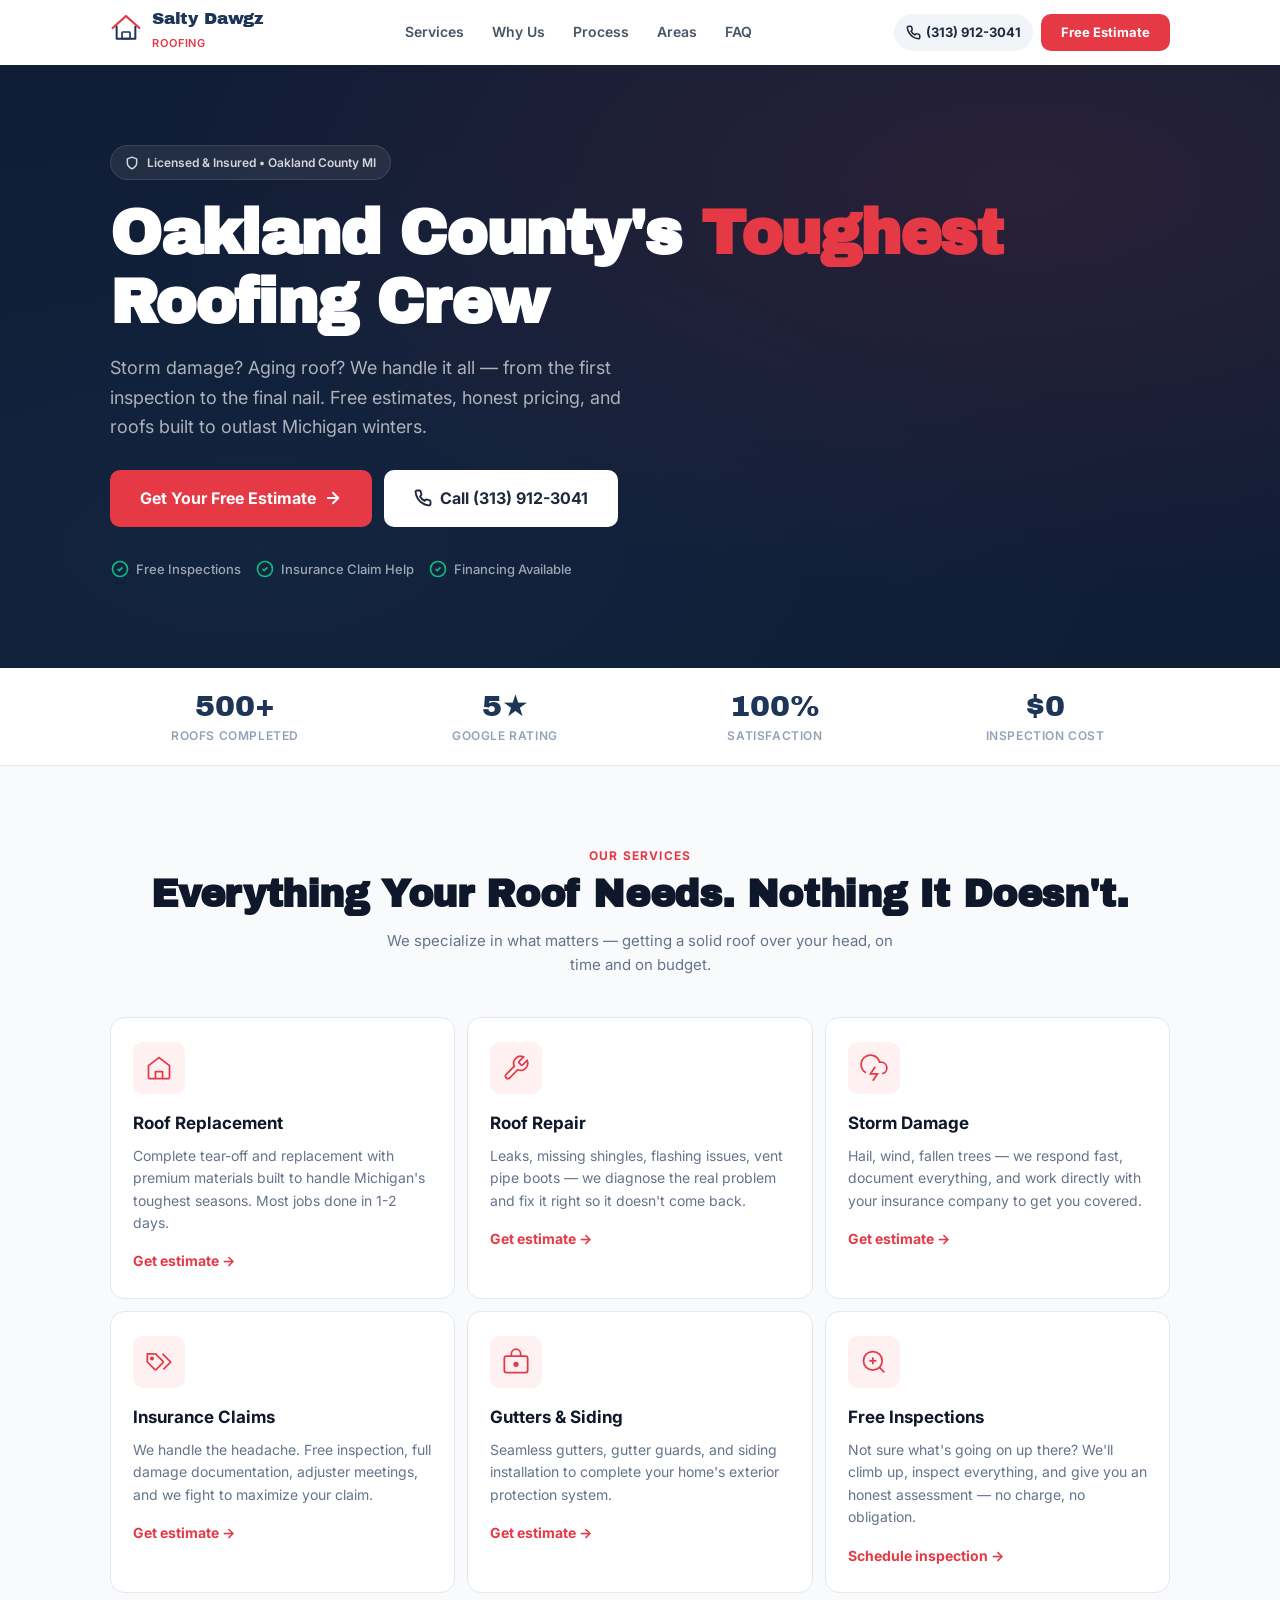
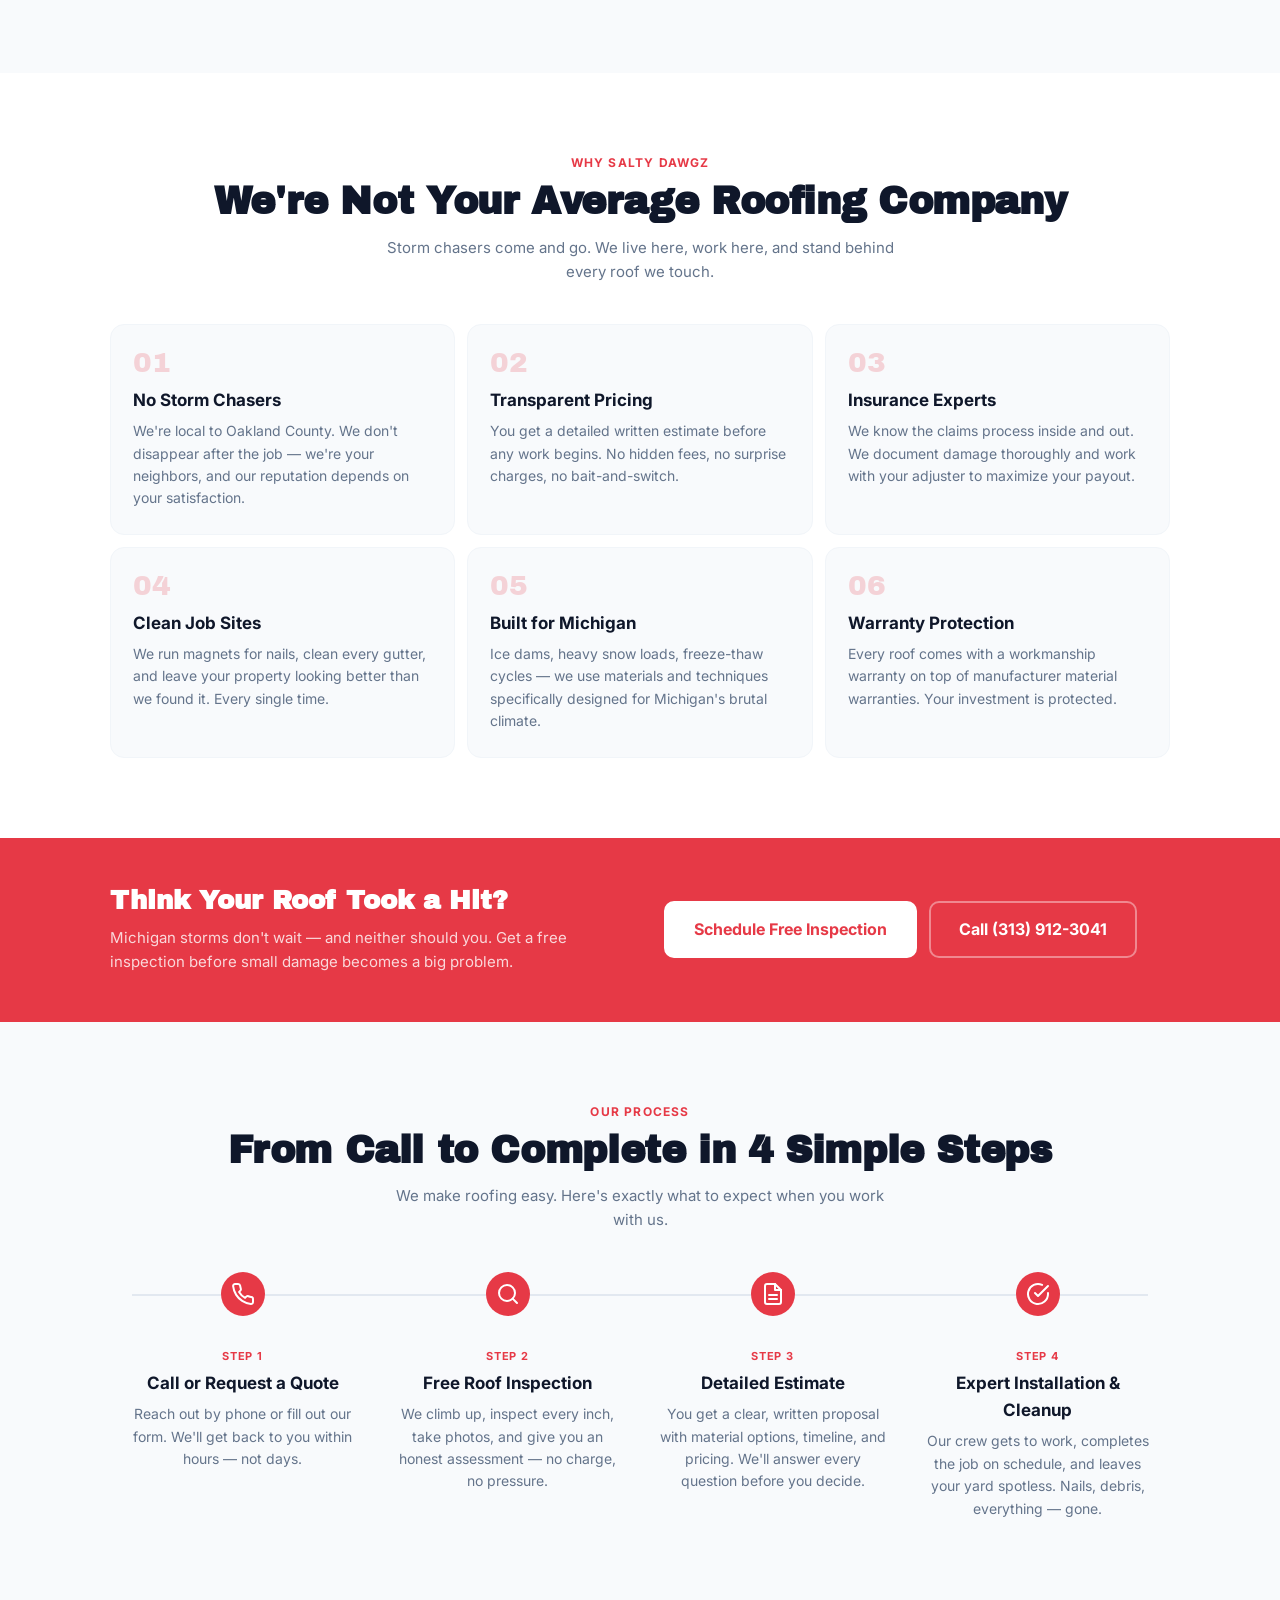
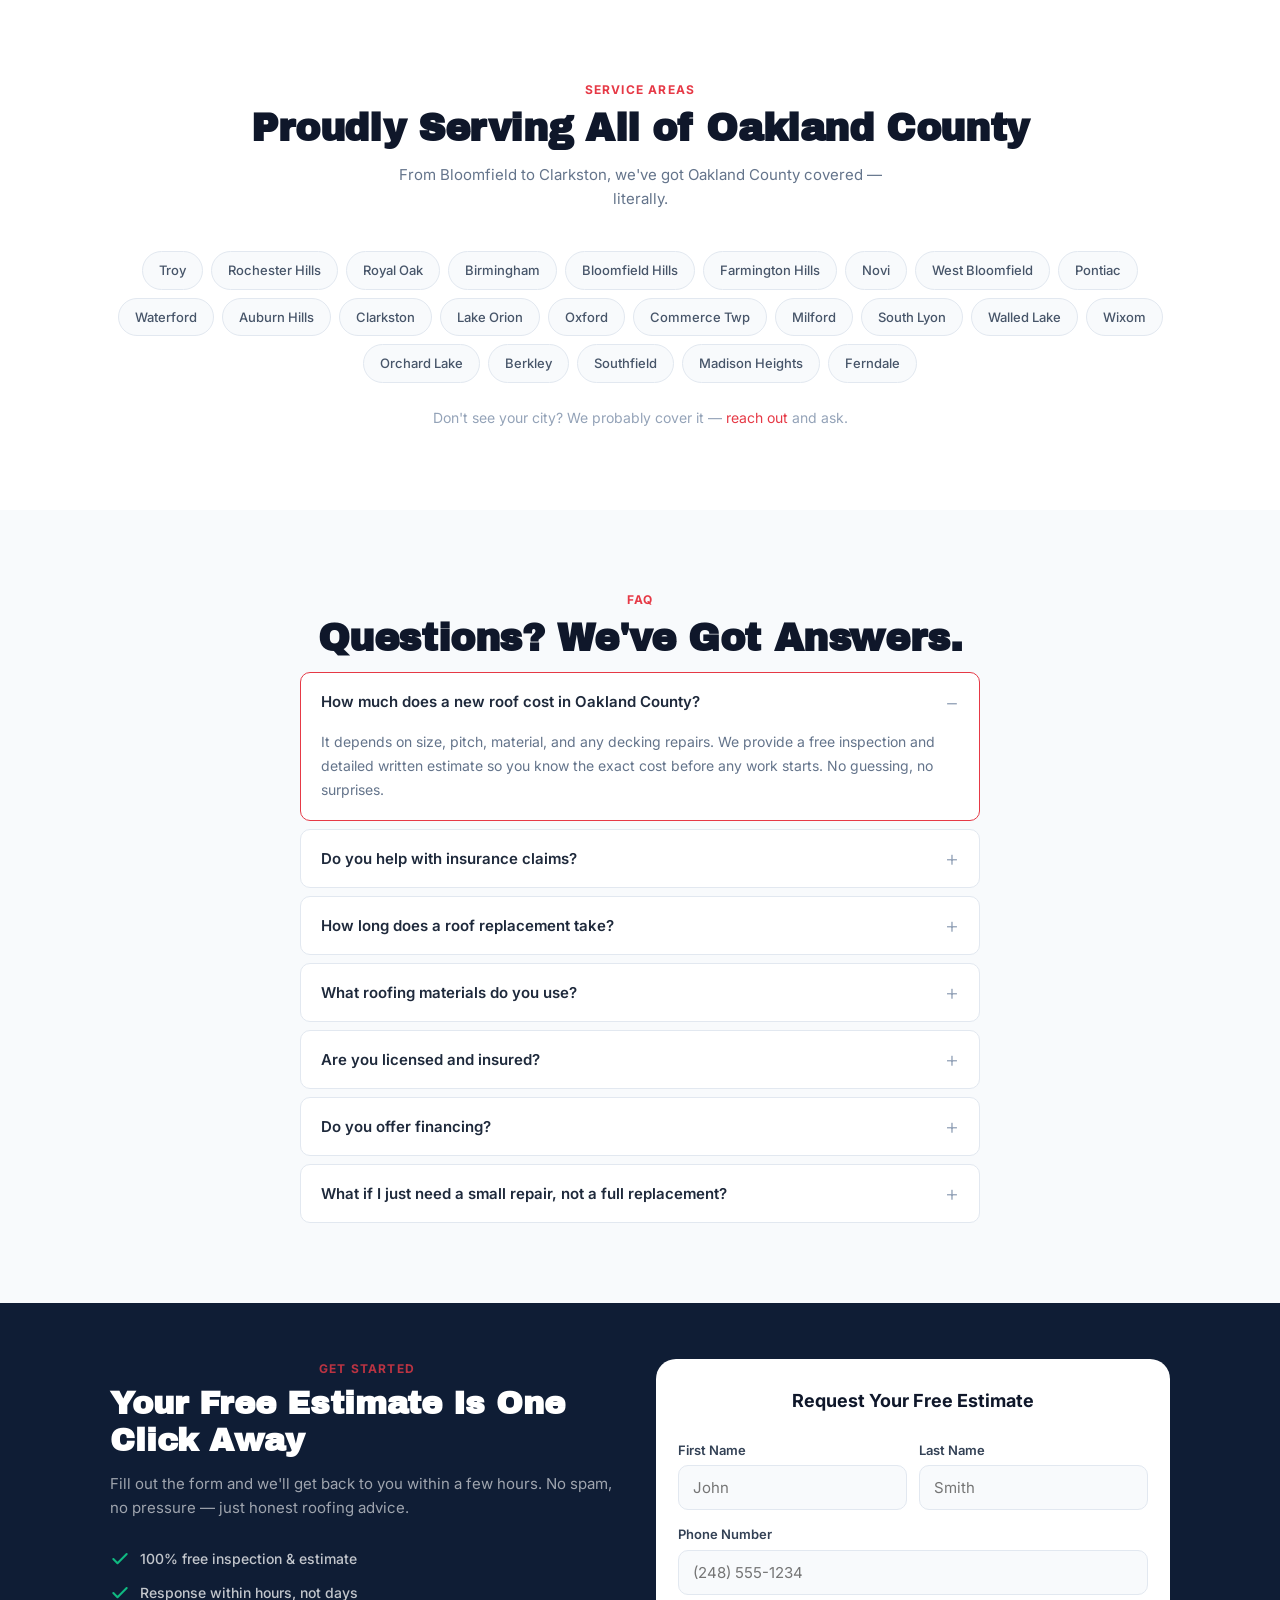
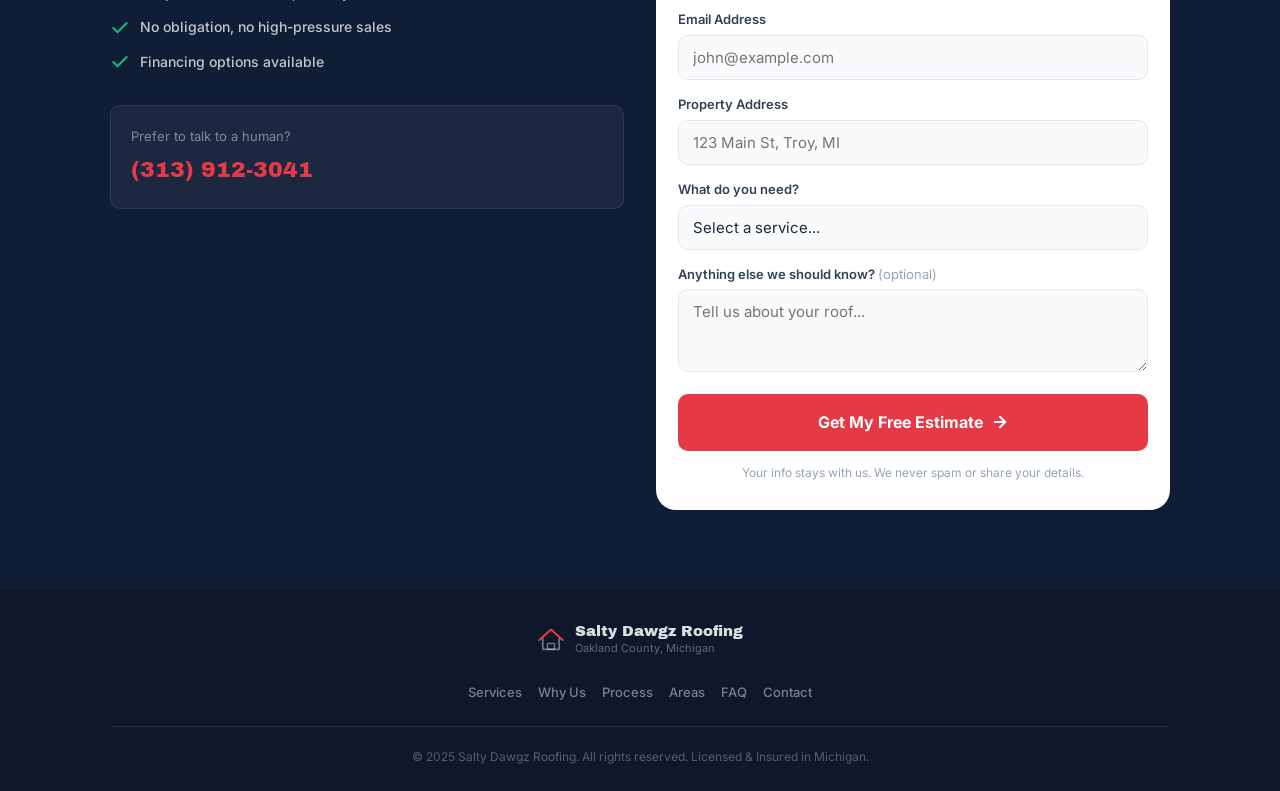
==== commit 13333865: "Update phone number to (313) 912-3041 Co-Authored-By: Claude Opus 4.6 (1M context) <noreply@anthropi" ====
--- a/index.html
+++ b/index.html
@@ -7,13 +7,13 @@
   <meta name="description" content="Salty Dawgz Roofing — Oakland County Michigan's trusted roofing contractor. Roof replacement, storm damage repair, free inspections. Serving Troy, Rochester Hills, Royal Oak, Birmingham & all of Oakland County. Call today for a free estimate.">
   <meta name="keywords" content="roofing company oakland county mi, roof replacement troy michigan, storm damage roof repair, roofer rochester hills, roofing contractor birmingham mi, roof inspection oakland county, emergency roof repair michigan, salty dawgz roofing">
   <meta name="robots" content="index, follow">
-  <link rel="canonical" href="https://saltydawgzroofing.com">
+  <link rel="canonical" href="https://saltydawgzroofingmi.com">
 
   <!-- Open Graph -->
   <meta property="og:title" content="Salty Dawgz Roofing | Oakland County MI's Most Trusted Roofer">
   <meta property="og:description" content="Free inspections. Licensed & insured. Roof replacement, storm damage repair, and new construction roofing across Oakland County Michigan.">
   <meta property="og:type" content="website">
-  <meta property="og:url" content="https://saltydawgzroofing.com">
+  <meta property="og:url" content="https://saltydawgzroofingmi.com">
   <meta property="og:locale" content="en_US">
 
   <!-- Structured Data: RoofingContractor -->
@@ -23,7 +23,7 @@
     "@type": "RoofingContractor",
     "name": "Salty Dawgz Roofing",
     "description": "Oakland County Michigan's trusted roofing contractor. Specializing in roof replacement, storm damage repair, insurance claim assistance, and new construction roofing.",
-    "url": "https://saltydawgzroofing.com",
+    "url": "https://saltydawgzroofingmi.com",
     "address": {
       "@type": "PostalAddress",
       "addressLocality": "Oakland County",
@@ -94,7 +94,7 @@
 
   <!-- Sticky Mobile CTA -->
   <div class="sticky-cta" id="stickyCta">
-    <a href="tel:+10000000000" class="sticky-cta__call">
+    <a href="tel:+13139123041" class="sticky-cta__call">
       <svg width="18" height="18" viewBox="0 0 24 24" fill="none" stroke="currentColor" stroke-width="2.5" stroke-linecap="round" stroke-linejoin="round"><path d="M22 16.92v3a2 2 0 01-2.18 2 19.79 19.79 0 01-8.63-3.07 19.5 19.5 0 01-6-6 19.79 19.79 0 01-3.07-8.67A2 2 0 014.11 2h3a2 2 0 012 1.72c.127.96.361 1.903.7 2.81a2 2 0 01-.45 2.11L8.09 9.91a16 16 0 006 6l1.27-1.27a2 2 0 012.11-.45c.907.339 1.85.573 2.81.7A2 2 0 0122 16.92z"/></svg>
       Call Now
     </a>
@@ -129,9 +129,9 @@
         </nav>
 
         <div class="header__actions">
-          <a href="tel:+10000000000" class="header__phone">
+          <a href="tel:+13139123041" class="header__phone">
             <svg width="15" height="15" viewBox="0 0 24 24" fill="none" stroke="currentColor" stroke-width="2.5" stroke-linecap="round" stroke-linejoin="round"><path d="M22 16.92v3a2 2 0 01-2.18 2 19.79 19.79 0 01-8.63-3.07 19.5 19.5 0 01-6-6 19.79 19.79 0 01-3.07-8.67A2 2 0 014.11 2h3a2 2 0 012 1.72c.127.96.361 1.903.7 2.81a2 2 0 01-.45 2.11L8.09 9.91a16 16 0 006 6l1.27-1.27a2 2 0 012.11-.45c.907.339 1.85.573 2.81.7A2 2 0 0122 16.92z"/></svg>
-            <span>Call Us</span>
+            <span>(313) 912-3041</span>
           </a>
           <a href="#contact" class="btn btn--primary btn--sm header__cta">Free Estimate</a>
 
@@ -172,9 +172,9 @@
             Get Your Free Estimate
             <svg width="18" height="18" viewBox="0 0 24 24" fill="none" stroke="currentColor" stroke-width="2.5" stroke-linecap="round" stroke-linejoin="round"><line x1="5" y1="12" x2="19" y2="12"/><polyline points="12 5 19 12 12 19"/></svg>
           </a>
-          <a href="tel:+10000000000" class="btn btn--white btn--lg">
+          <a href="tel:+13139123041" class="btn btn--white btn--lg">
             <svg width="18" height="18" viewBox="0 0 24 24" fill="none" stroke="currentColor" stroke-width="2.5" stroke-linecap="round" stroke-linejoin="round"><path d="M22 16.92v3a2 2 0 01-2.18 2 19.79 19.79 0 01-8.63-3.07 19.5 19.5 0 01-6-6 19.79 19.79 0 01-3.07-8.67A2 2 0 014.11 2h3a2 2 0 012 1.72c.127.96.361 1.903.7 2.81a2 2 0 01-.45 2.11L8.09 9.91a16 16 0 006 6l1.27-1.27a2 2 0 012.11-.45c.907.339 1.85.573 2.81.7A2 2 0 0122 16.92z"/></svg>
-            Call Us Now
+            Call (313) 912-3041
           </a>
         </div>
         <div class="hero__trust">
@@ -339,7 +339,7 @@
         </div>
         <div class="cta-banner__actions">
           <a href="#contact" class="btn btn--primary btn--lg">Schedule Free Inspection</a>
-          <a href="tel:+10000000000" class="btn btn--white btn--lg">Call Us Now</a>
+          <a href="tel:+13139123041" class="btn btn--white btn--lg">Call (313) 912-3041</a>
         </div>
       </div>
     </div>
@@ -504,7 +504,7 @@
 
           <div class="contact__direct">
             <p>Prefer to talk to a human?</p>
-            <a href="tel:+10000000000" class="contact__phone-big">Call Us Directly</a>
+            <a href="tel:+13139123041" class="contact__phone-big">(313) 912-3041</a>
           </div>
         </div>
 
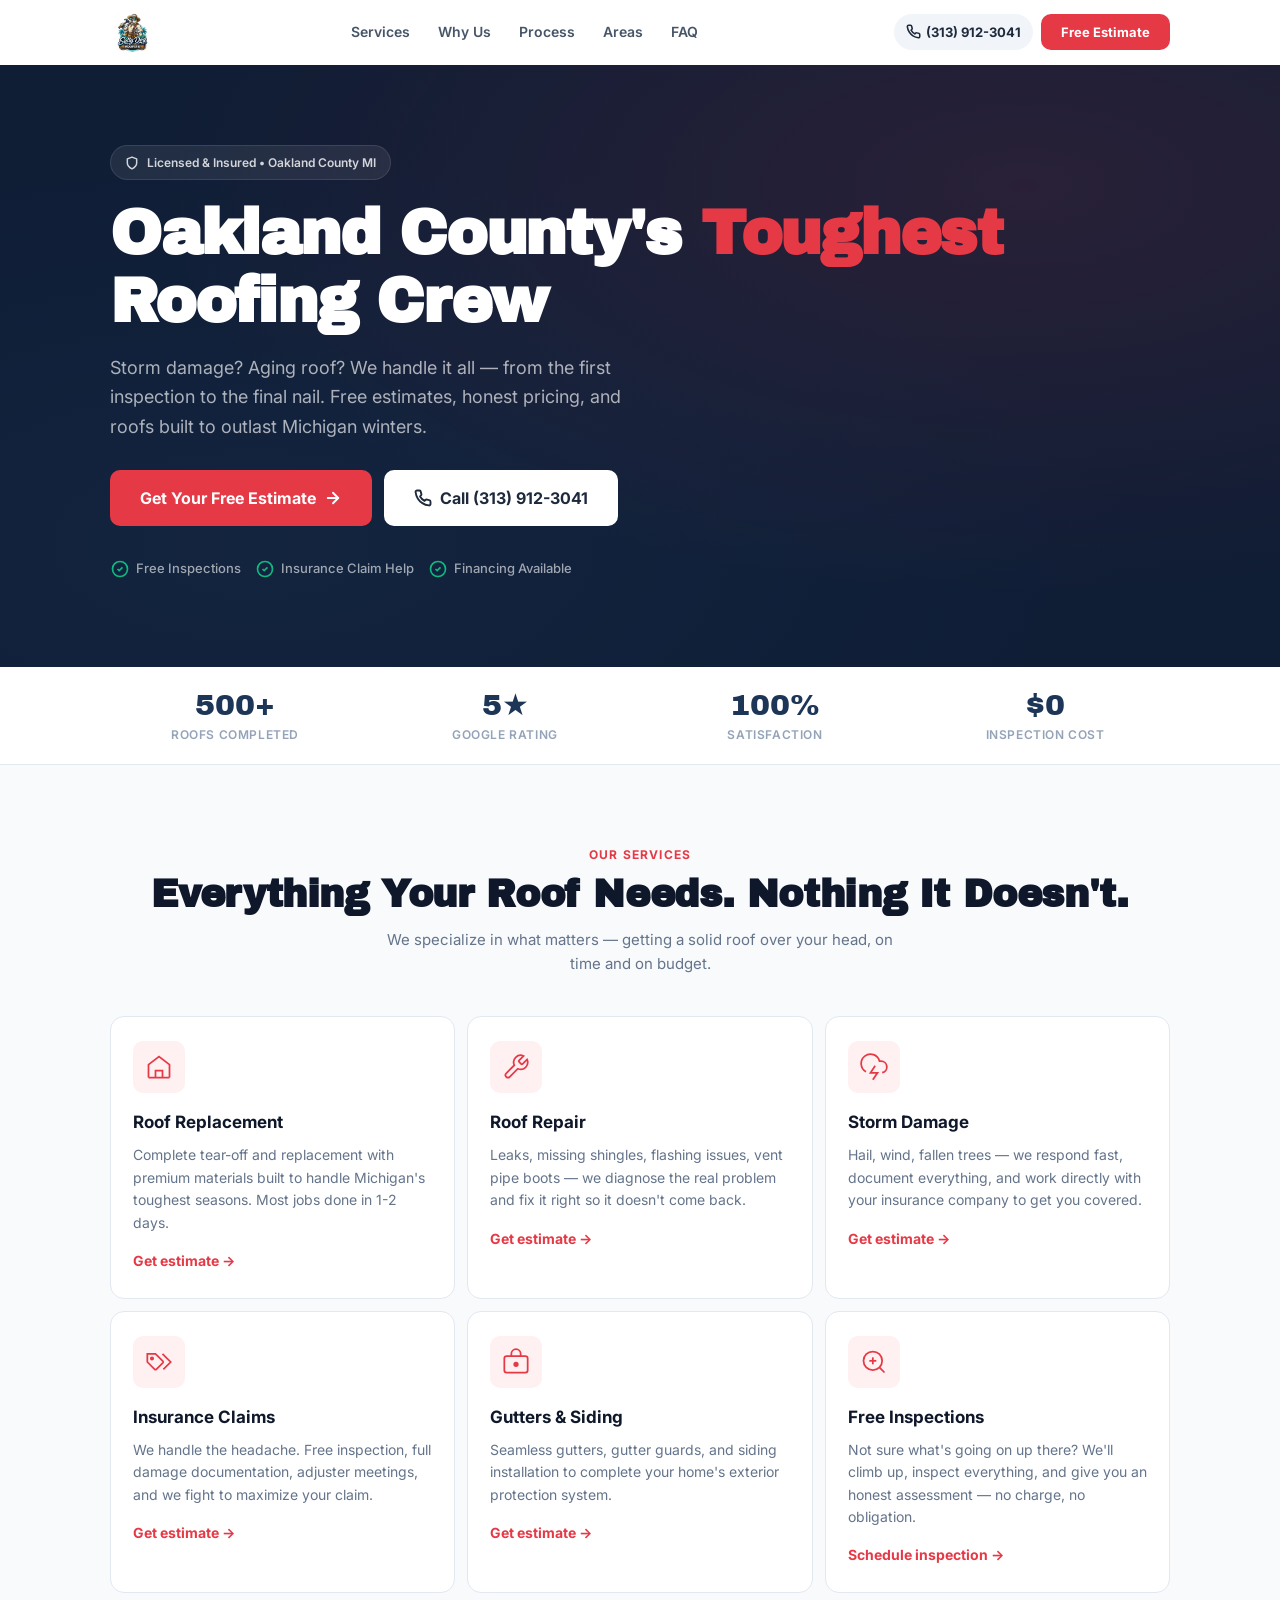
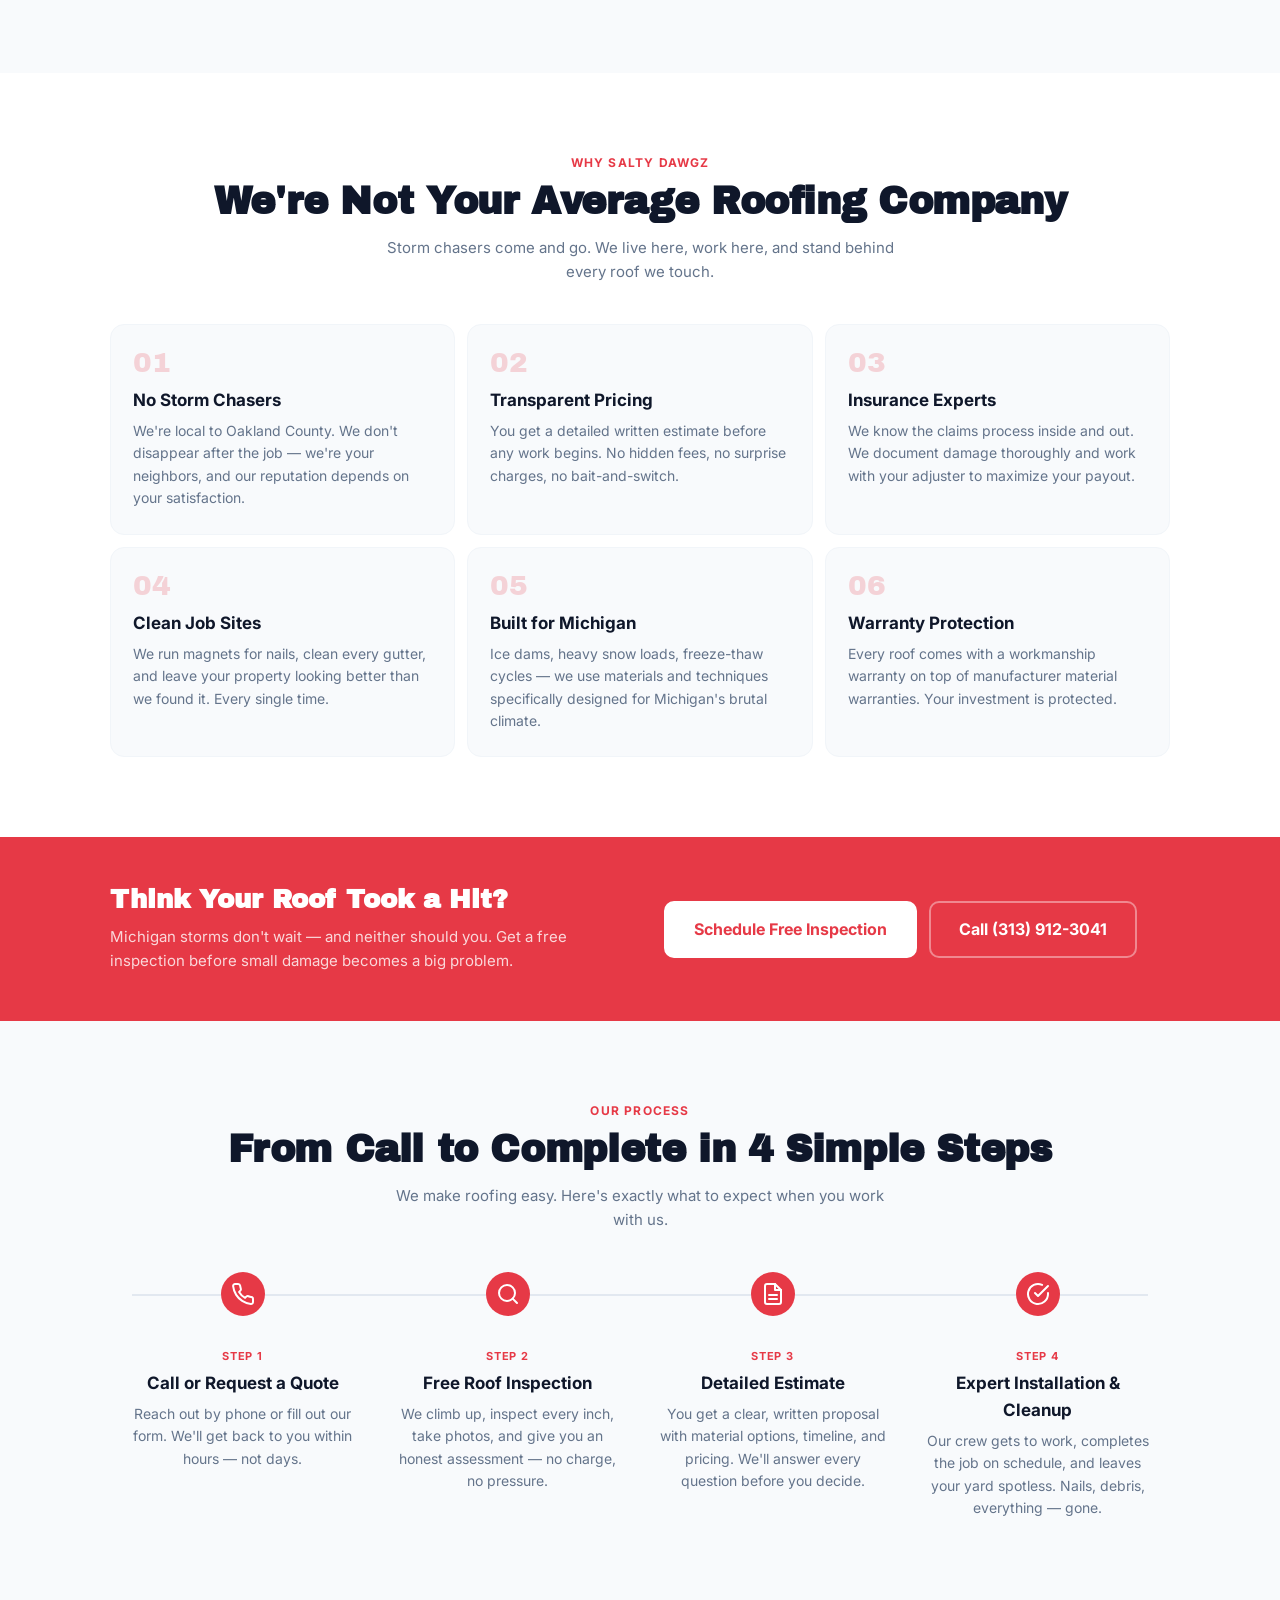
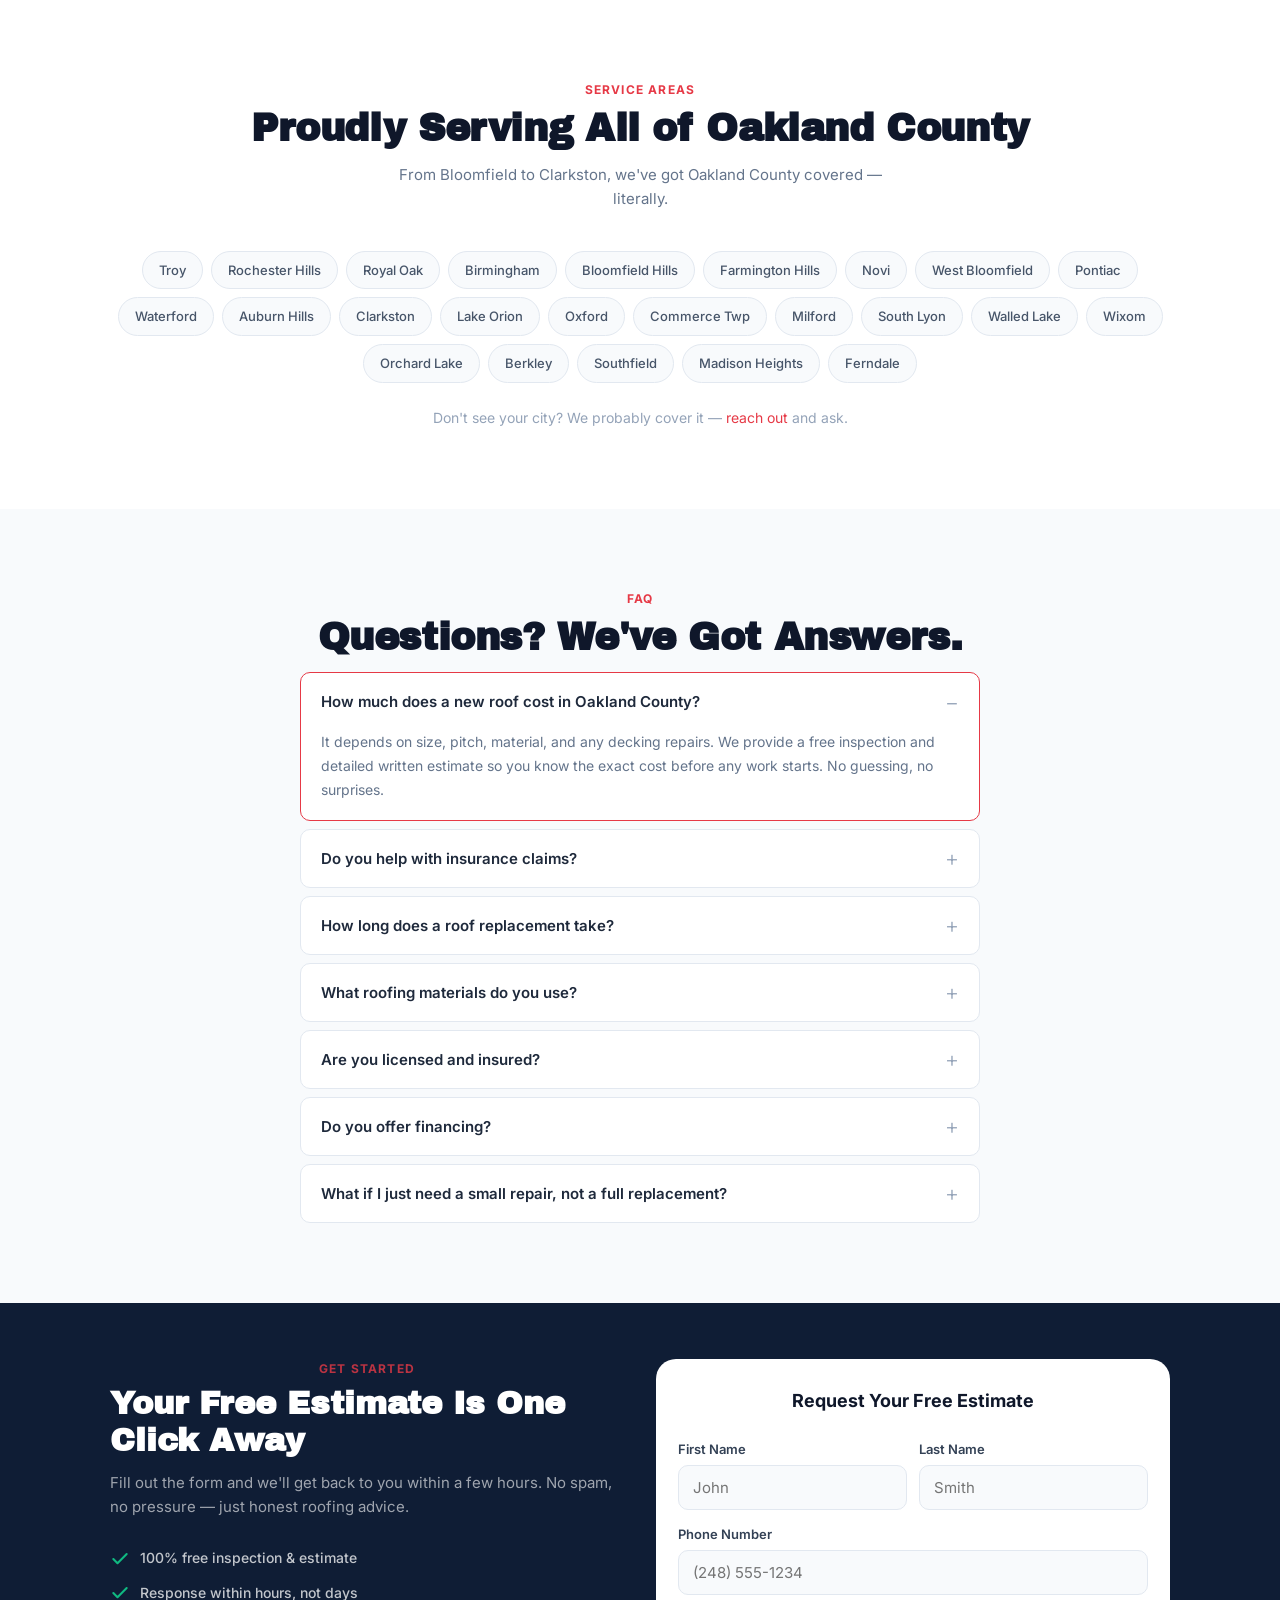
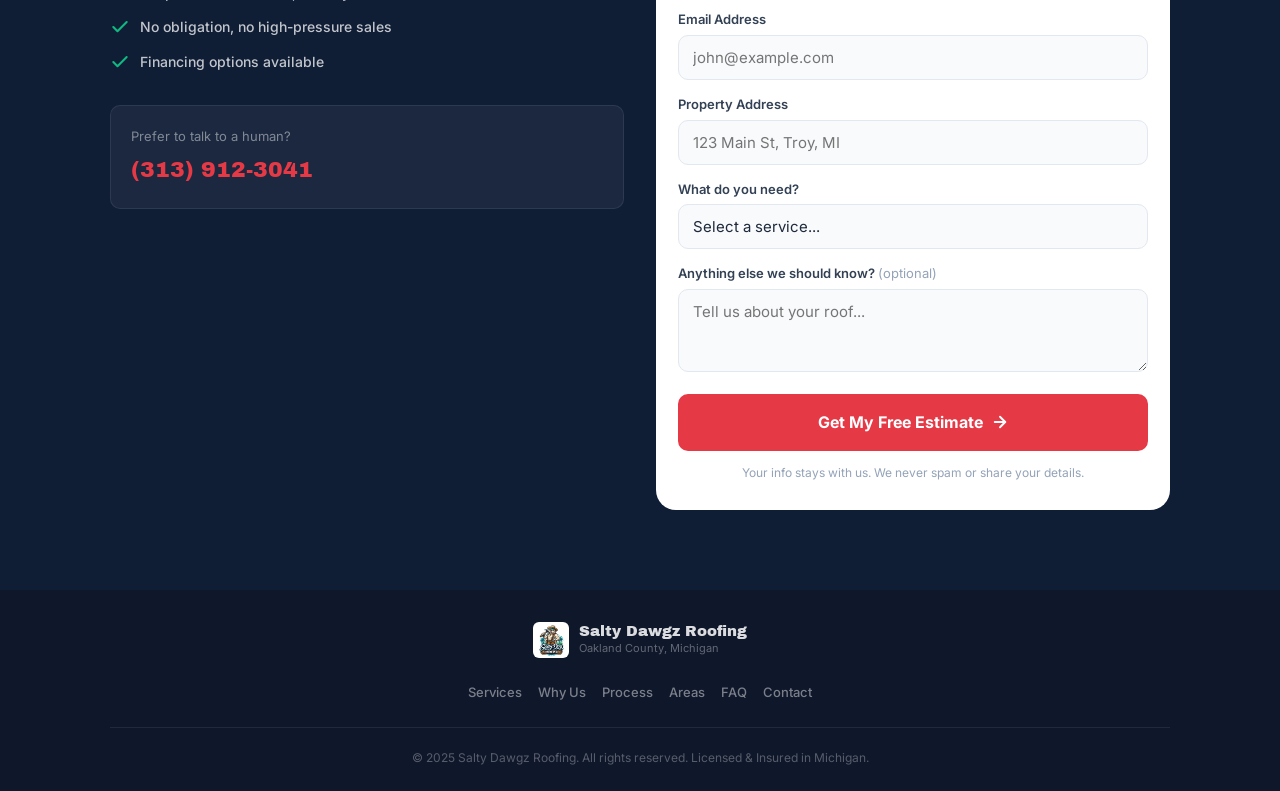
==== commit ad1eecc5: "Add logo as favicon and site branding - Added logo.png and generated favicon sizes (16, 32, 180, 192" ====
--- a/index.html
+++ b/index.html
@@ -85,6 +85,12 @@
   }
   </script>
 
+  <!-- Favicons -->
+  <link rel="icon" type="image/png" sizes="32x32" href="favicon-32x32.png">
+  <link rel="icon" type="image/png" sizes="16x16" href="favicon-16x16.png">
+  <link rel="apple-touch-icon" sizes="180x180" href="apple-touch-icon.png">
+  <meta property="og:image" content="https://saltydawgzroofingmi.com/logo.png">
+
   <link rel="preconnect" href="https://fonts.googleapis.com">
   <link rel="preconnect" href="https://fonts.gstatic.com" crossorigin>
   <link href="https://fonts.googleapis.com/css2?family=Inter:wght@400;500;600;700;800;900&family=Archivo+Black&display=swap" rel="stylesheet">
@@ -106,17 +112,7 @@
     <div class="container">
       <div class="header__inner">
         <a href="#" class="header__brand">
-          <div class="header__logo-icon">
-            <svg width="32" height="32" viewBox="0 0 48 48" fill="none" xmlns="http://www.w3.org/2000/svg">
-              <path d="M4 24L24 6l20 18" stroke="#E63946" stroke-width="3.5" stroke-linecap="round" stroke-linejoin="round" fill="none"/>
-              <path d="M10 22v18h28V22" stroke="#1D3557" stroke-width="3" stroke-linecap="round" stroke-linejoin="round" fill="none"/>
-              <rect x="18" y="30" width="12" height="10" rx="1" stroke="#1D3557" stroke-width="2.5" fill="none"/>
-            </svg>
-          </div>
-          <div>
-            <span class="header__name">Salty Dawgz</span>
-            <span class="header__tagline">Roofing</span>
-          </div>
+          <img src="logo.png" alt="Salty Dawgz Roofing" class="header__logo-img" width="44" height="44">
         </a>
 
         <!-- Desktop Nav -->
@@ -563,11 +559,7 @@
     <div class="container">
       <div class="footer__top">
         <div class="footer__brand">
-          <svg width="28" height="28" viewBox="0 0 48 48" fill="none" xmlns="http://www.w3.org/2000/svg">
-            <path d="M4 24L24 6l20 18" stroke="#E63946" stroke-width="3.5" stroke-linecap="round" stroke-linejoin="round" fill="none"/>
-            <path d="M10 22v18h28V22" stroke="rgba(255,255,255,0.4)" stroke-width="3" stroke-linecap="round" stroke-linejoin="round" fill="none"/>
-            <rect x="18" y="30" width="12" height="10" rx="1" stroke="rgba(255,255,255,0.4)" stroke-width="2.5" fill="none"/>
-          </svg>
+          <img src="logo.png" alt="Salty Dawgz Roofing" class="footer__logo-img" width="36" height="36">
           <div>
             <span class="footer__name">Salty Dawgz Roofing</span>
             <span class="footer__sub">Oakland County, Michigan</span>
--- a/styles.css
+++ b/styles.css
@@ -221,6 +221,13 @@
   flex-shrink: 0;
 }
 
+.header__logo-img {
+  width: 44px;
+  height: 44px;
+  object-fit: contain;
+  border-radius: 6px;
+}
+
 .header__name {
   font-family: 'Archivo Black', 'Inter', sans-serif;
   font-size: 17px;
@@ -1029,6 +1036,13 @@
   gap: 10px;
 }
 
+.footer__logo-img {
+  width: 36px;
+  height: 36px;
+  object-fit: contain;
+  border-radius: 6px;
+}
+
 .footer__name {
   font-family: 'Archivo Black', sans-serif;
   font-size: 15px;
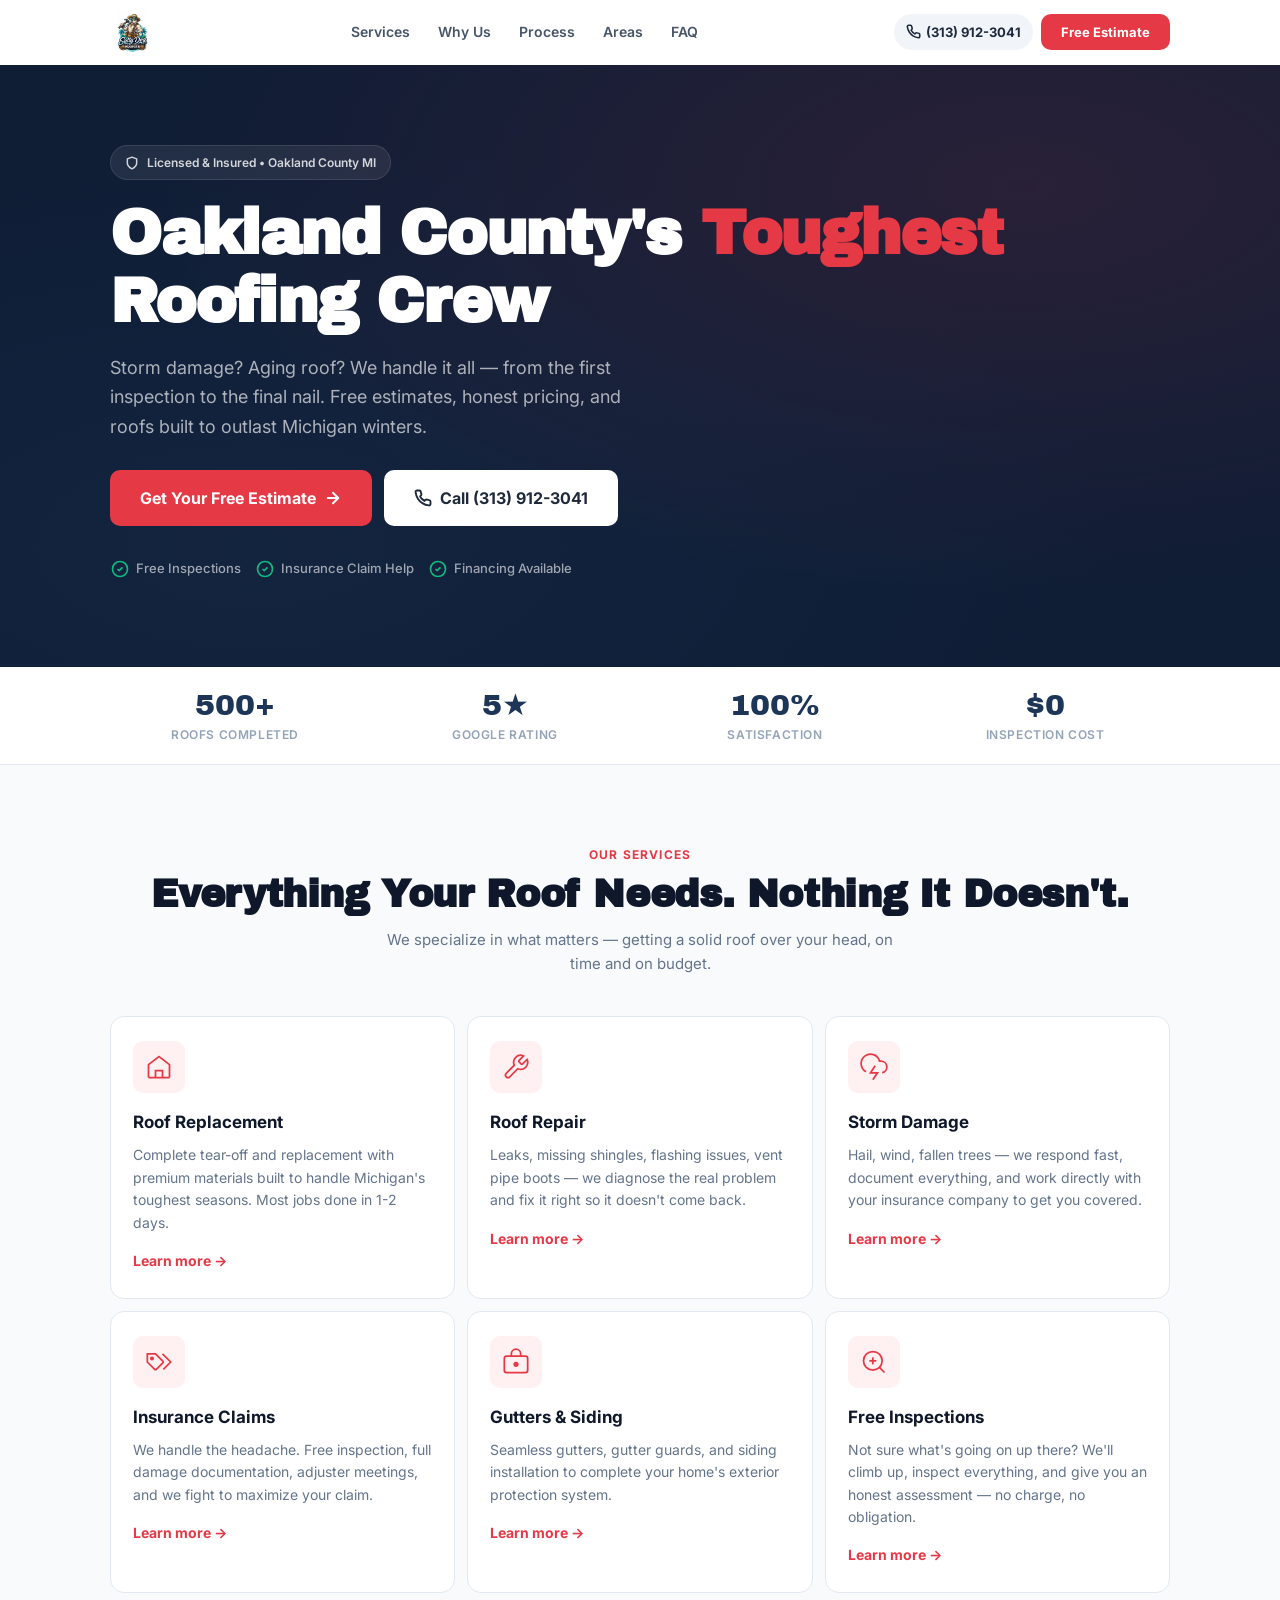
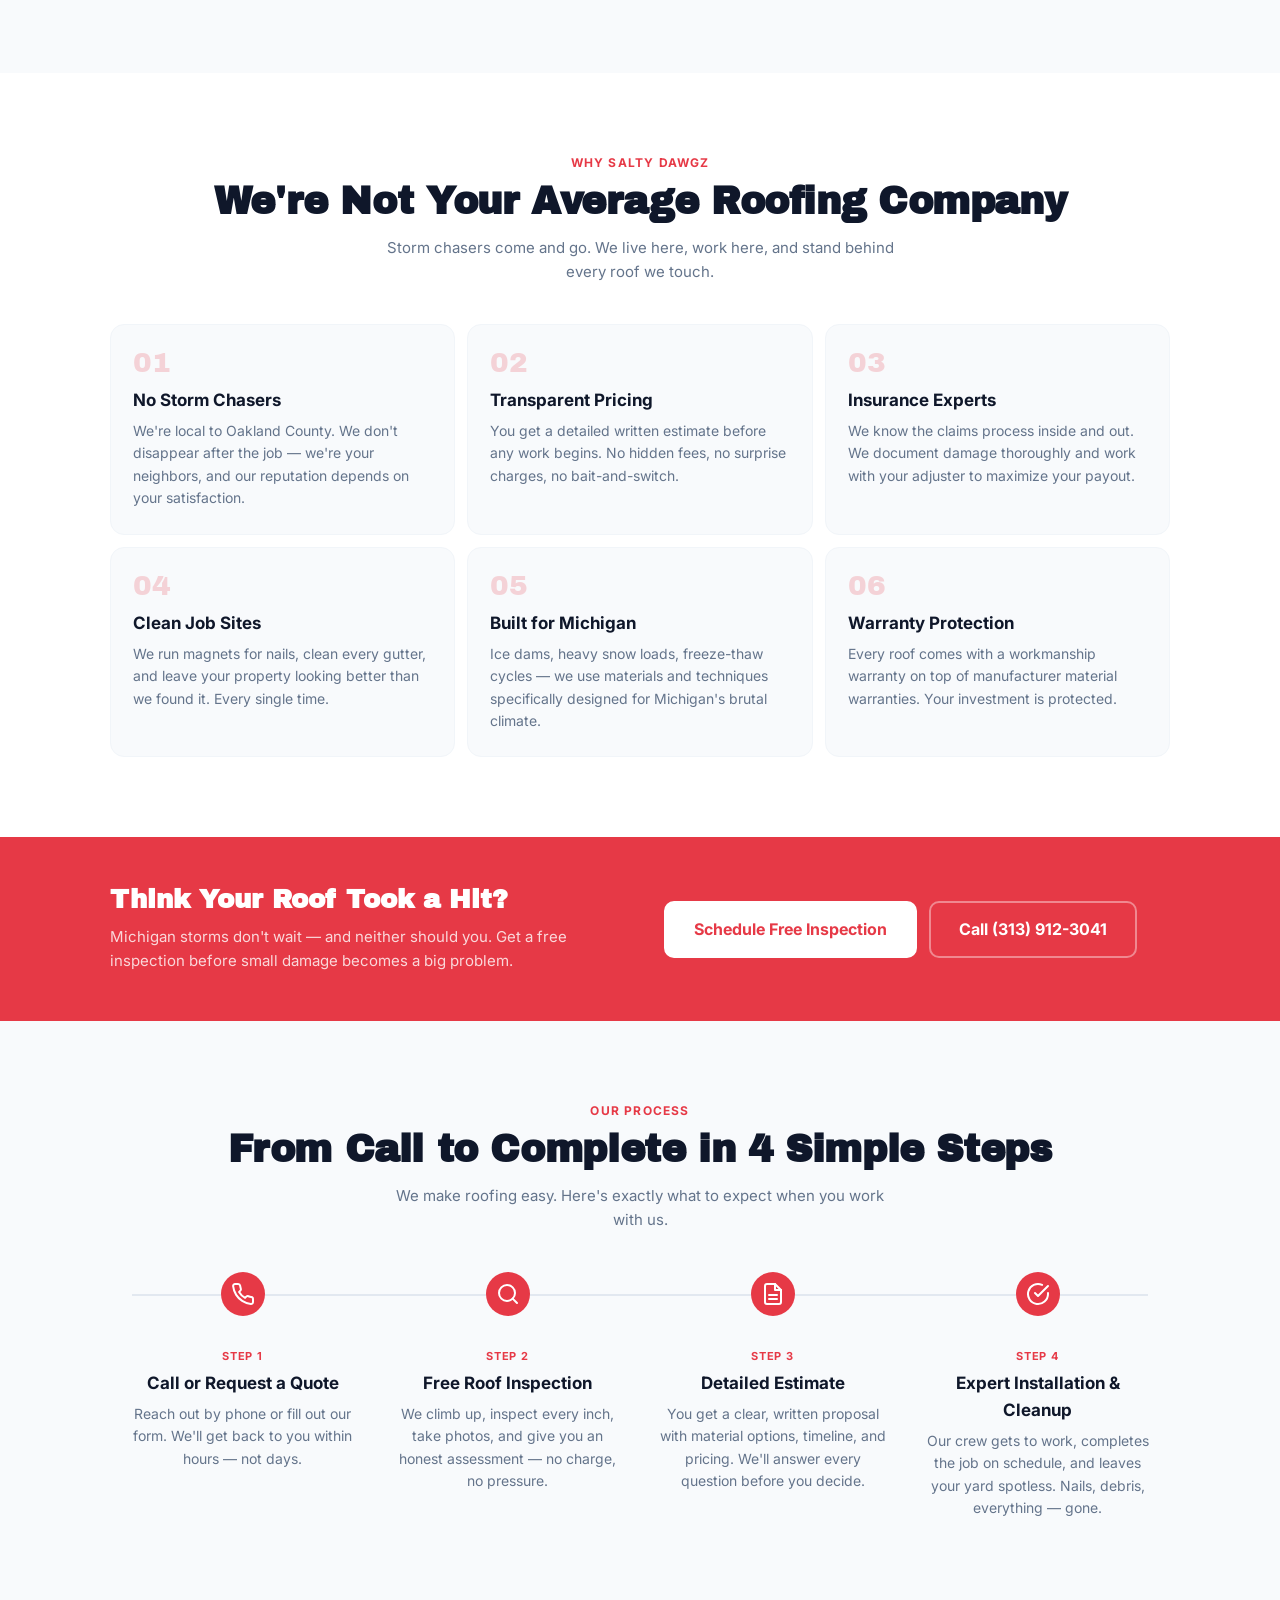
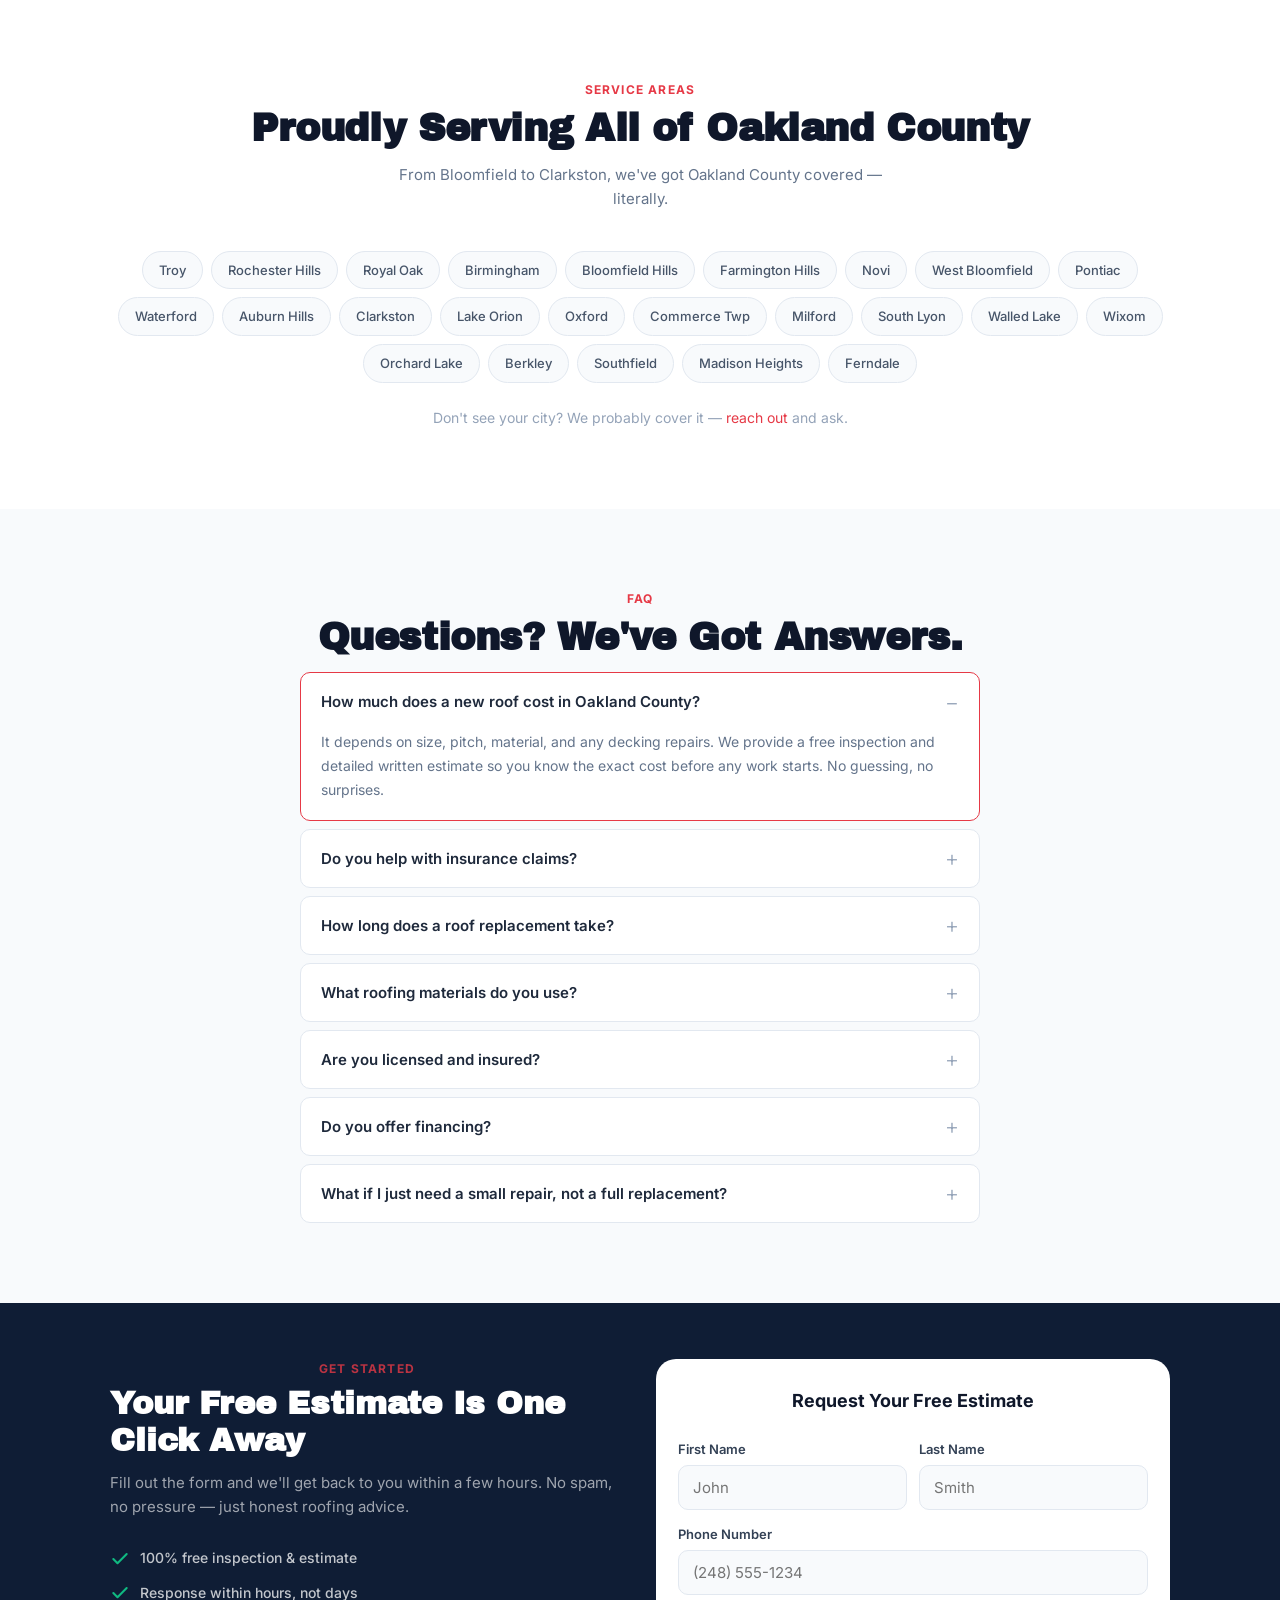
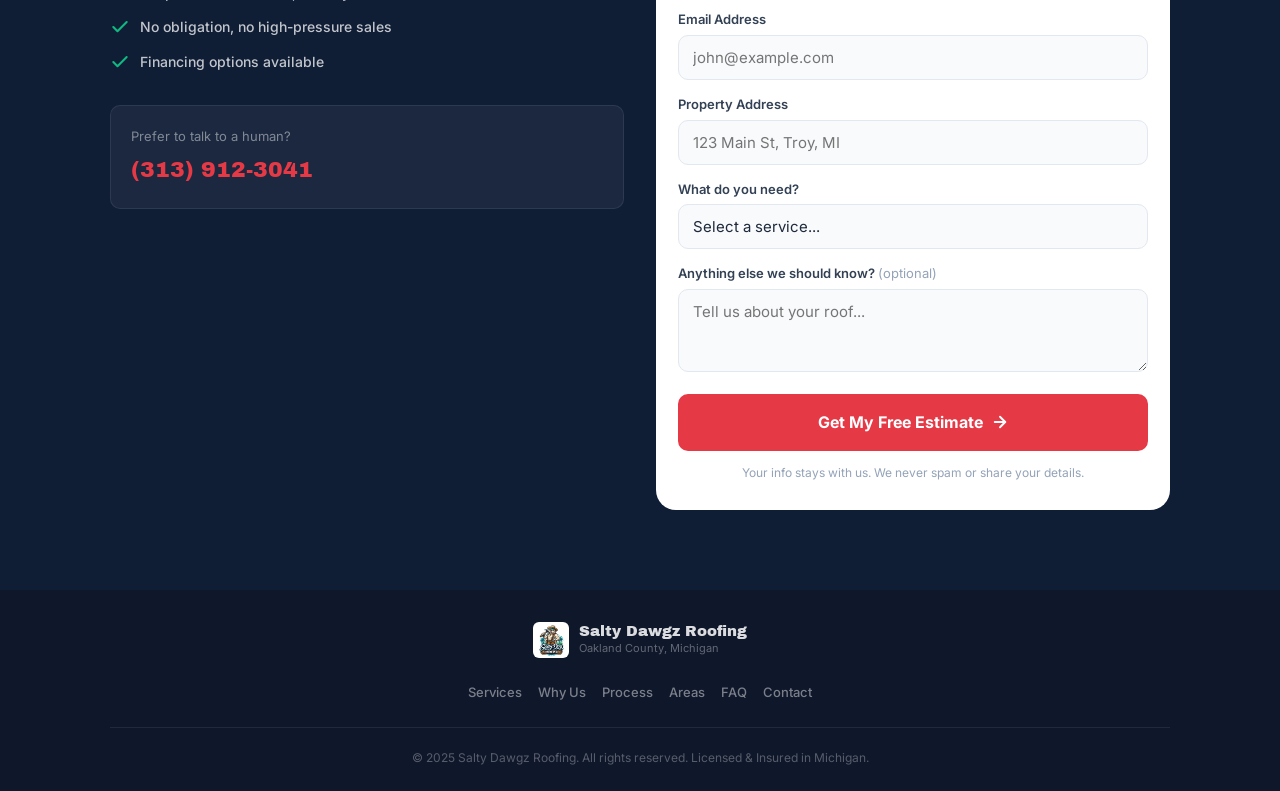
==== commit 3b026ba3: "Add 6 service pages with clean URLs - /roof-replacement/ — full content on process, materials, warra" ====
--- a/index.html
+++ b/index.html
@@ -232,7 +232,7 @@
           </div>
           <h3>Roof Replacement</h3>
           <p>Complete tear-off and replacement with premium materials built to handle Michigan's toughest seasons. Most jobs done in 1-2 days.</p>
-          <a href="#contact" class="service-card__link">Get estimate &rarr;</a>
+          <a href="roof-replacement/" class="service-card__link">Learn more &rarr;</a>
         </div>
 
         <div class="service-card" data-animate>
@@ -241,7 +241,7 @@
           </div>
           <h3>Roof Repair</h3>
           <p>Leaks, missing shingles, flashing issues, vent pipe boots — we diagnose the real problem and fix it right so it doesn't come back.</p>
-          <a href="#contact" class="service-card__link">Get estimate &rarr;</a>
+          <a href="roof-repair/" class="service-card__link">Learn more &rarr;</a>
         </div>
 
         <div class="service-card" data-animate>
@@ -250,7 +250,7 @@
           </div>
           <h3>Storm Damage</h3>
           <p>Hail, wind, fallen trees — we respond fast, document everything, and work directly with your insurance company to get you covered.</p>
-          <a href="#contact" class="service-card__link">Get estimate &rarr;</a>
+          <a href="storm-damage/" class="service-card__link">Learn more &rarr;</a>
         </div>
 
         <div class="service-card" data-animate>
@@ -259,7 +259,7 @@
           </div>
           <h3>Insurance Claims</h3>
           <p>We handle the headache. Free inspection, full damage documentation, adjuster meetings, and we fight to maximize your claim.</p>
-          <a href="#contact" class="service-card__link">Get estimate &rarr;</a>
+          <a href="insurance-claims/" class="service-card__link">Learn more &rarr;</a>
         </div>
 
         <div class="service-card" data-animate>
@@ -268,7 +268,7 @@
           </div>
           <h3>Gutters &amp; Siding</h3>
           <p>Seamless gutters, gutter guards, and siding installation to complete your home's exterior protection system.</p>
-          <a href="#contact" class="service-card__link">Get estimate &rarr;</a>
+          <a href="gutters-siding/" class="service-card__link">Learn more &rarr;</a>
         </div>
 
         <div class="service-card" data-animate>
@@ -277,7 +277,7 @@
           </div>
           <h3>Free Inspections</h3>
           <p>Not sure what's going on up there? We'll climb up, inspect everything, and give you an honest assessment — no charge, no obligation.</p>
-          <a href="#contact" class="service-card__link">Schedule inspection &rarr;</a>
+          <a href="free-inspections/" class="service-card__link">Learn more &rarr;</a>
         </div>
       </div>
     </div>
--- a/styles.css
+++ b/styles.css
@@ -1277,4 +1277,295 @@
   .hero__title {
     font-size: 62px;
   }
+}
+
+/* =============================================
+   SERVICE PAGES
+   ============================================= */
+
+/* Service Hero */
+.svc-hero {
+  background: var(--navy-dark);
+  padding: 40px 0 52px;
+  position: relative;
+  overflow: hidden;
+}
+
+.svc-hero::after {
+  content: '';
+  position: absolute;
+  inset: 0;
+  background: radial-gradient(ellipse at 80% 20%, rgba(230,57,70,0.1) 0%, transparent 60%);
+  pointer-events: none;
+}
+
+.svc-hero .container {
+  position: relative;
+  z-index: 1;
+}
+
+.svc-hero__back {
+  display: inline-flex;
+  align-items: center;
+  gap: 4px;
+  font-size: 13px;
+  font-weight: 600;
+  color: rgba(255,255,255,0.45) !important;
+  margin-bottom: 20px;
+  transition: color 0.2s;
+}
+
+.svc-hero__back:hover {
+  color: rgba(255,255,255,0.8) !important;
+}
+
+.svc-hero__title {
+  font-family: 'Archivo Black', sans-serif;
+  font-size: 34px;
+  color: var(--white);
+  line-height: 1.1;
+  margin-bottom: 14px;
+}
+
+.svc-hero__subtitle {
+  font-size: 16px;
+  color: rgba(255,255,255,0.6);
+  line-height: 1.65;
+  max-width: 560px;
+  margin-bottom: 28px;
+}
+
+.svc-hero__ctas {
+  display: flex;
+  flex-direction: column;
+  gap: 12px;
+}
+
+/* Service Content */
+.svc-content {
+  padding: 48px 0;
+}
+
+.svc-content__grid {
+  display: grid;
+  gap: 40px;
+}
+
+.svc-content__main h2 {
+  font-family: 'Archivo Black', sans-serif;
+  font-size: 22px;
+  color: var(--gray-900);
+  margin-bottom: 14px;
+  margin-top: 40px;
+  line-height: 1.2;
+}
+
+.svc-content__main h2:first-child {
+  margin-top: 0;
+}
+
+.svc-content__main p {
+  font-size: 15px;
+  color: var(--gray-600);
+  line-height: 1.75;
+  margin-bottom: 16px;
+}
+
+/* Service Steps */
+.svc-steps {
+  display: flex;
+  flex-direction: column;
+  gap: 0;
+  margin: 24px 0;
+}
+
+.svc-step {
+  display: flex;
+  gap: 16px;
+  padding: 18px 0;
+  border-bottom: 1px solid var(--gray-100);
+}
+
+.svc-step:last-child {
+  border-bottom: none;
+}
+
+.svc-step__num {
+  width: 36px;
+  height: 36px;
+  min-width: 36px;
+  background: var(--brand-light);
+  color: var(--brand);
+  font-weight: 800;
+  font-size: 14px;
+  border-radius: 50%;
+  display: flex;
+  align-items: center;
+  justify-content: center;
+  margin-top: 2px;
+}
+
+.svc-step h3 {
+  font-size: 16px;
+  font-weight: 700;
+  color: var(--gray-900);
+  margin-bottom: 4px;
+}
+
+.svc-step p {
+  font-size: 14px;
+  color: var(--gray-500);
+  line-height: 1.6;
+  margin-bottom: 0;
+}
+
+/* Service Checklist */
+.svc-checklist {
+  list-style: none;
+  display: flex;
+  flex-direction: column;
+  gap: 10px;
+  margin: 20px 0 28px;
+  padding: 0;
+}
+
+.svc-checklist li {
+  font-size: 15px;
+  color: var(--gray-600);
+  padding-left: 28px;
+  position: relative;
+  line-height: 1.5;
+}
+
+.svc-checklist li::before {
+  content: '\2713';
+  position: absolute;
+  left: 0;
+  top: 0;
+  color: var(--green);
+  font-weight: 700;
+  font-size: 15px;
+}
+
+/* Service Sidebar */
+.svc-content__sidebar {
+  display: flex;
+  flex-direction: column;
+  gap: 16px;
+}
+
+.svc-sidebar-card {
+  background: var(--gray-50);
+  border: 1px solid var(--gray-200);
+  border-radius: var(--radius-lg);
+  padding: 24px 20px;
+}
+
+.svc-sidebar-card--cta {
+  background: var(--navy-dark);
+  border-color: transparent;
+  text-align: center;
+}
+
+.svc-sidebar-card--cta h3 {
+  font-size: 18px;
+  font-weight: 700;
+  color: var(--white);
+  margin-bottom: 8px;
+}
+
+.svc-sidebar-card--cta p {
+  font-size: 14px;
+  color: rgba(255,255,255,0.55);
+  margin-bottom: 20px;
+  line-height: 1.5;
+}
+
+.svc-sidebar-phone {
+  display: block;
+  text-align: center;
+  margin-top: 14px;
+  font-family: 'Archivo Black', sans-serif;
+  font-size: 18px;
+  color: rgba(255,255,255,0.7) !important;
+}
+
+.svc-sidebar-phone:hover {
+  color: var(--white) !important;
+}
+
+.svc-sidebar-card h3 {
+  font-size: 16px;
+  font-weight: 700;
+  color: var(--gray-900);
+  margin-bottom: 12px;
+}
+
+.svc-sidebar-links {
+  list-style: none;
+  padding: 0;
+  display: flex;
+  flex-direction: column;
+  gap: 0;
+}
+
+.svc-sidebar-links li {
+  border-bottom: 1px solid var(--gray-200);
+}
+
+.svc-sidebar-links li:last-child {
+  border-bottom: none;
+}
+
+.svc-sidebar-links a {
+  display: block;
+  padding: 11px 0;
+  font-size: 14px;
+  font-weight: 600;
+  color: var(--gray-600) !important;
+  transition: color 0.2s, padding-left 0.2s;
+}
+
+.svc-sidebar-links a:hover {
+  color: var(--brand) !important;
+  padding-left: 6px;
+}
+
+/* Service Page Responsive */
+@media (min-width: 640px) {
+  .svc-hero__title {
+    font-size: 44px;
+  }
+
+  .svc-hero__ctas {
+    flex-direction: row;
+  }
+}
+
+@media (min-width: 960px) {
+  .svc-hero {
+    padding: 56px 0 72px;
+  }
+
+  .svc-hero__title {
+    font-size: 52px;
+  }
+
+  .svc-content {
+    padding: 64px 0;
+  }
+
+  .svc-content__grid {
+    grid-template-columns: 1fr 340px;
+    gap: 48px;
+  }
+
+  .svc-content__main h2 {
+    font-size: 26px;
+  }
+
+  .svc-content__sidebar {
+    position: sticky;
+    top: 80px;
+  }
 }
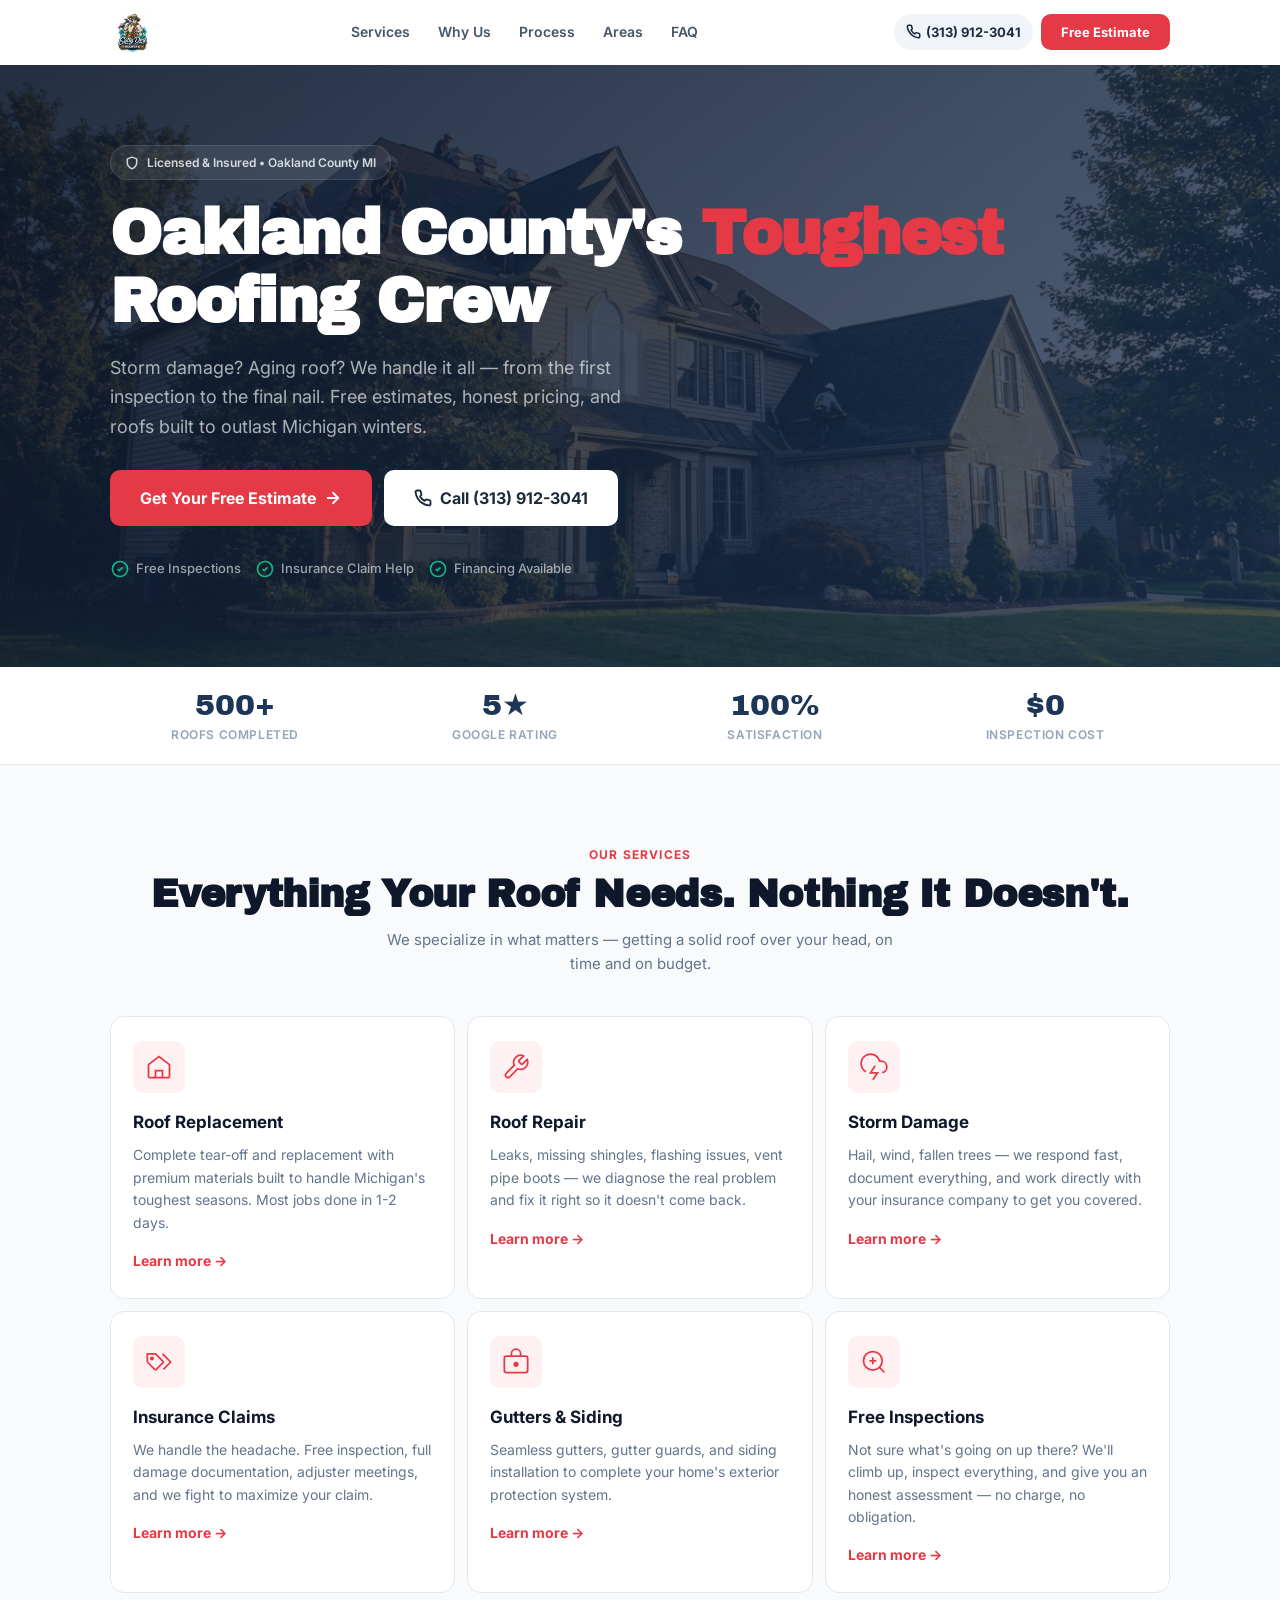
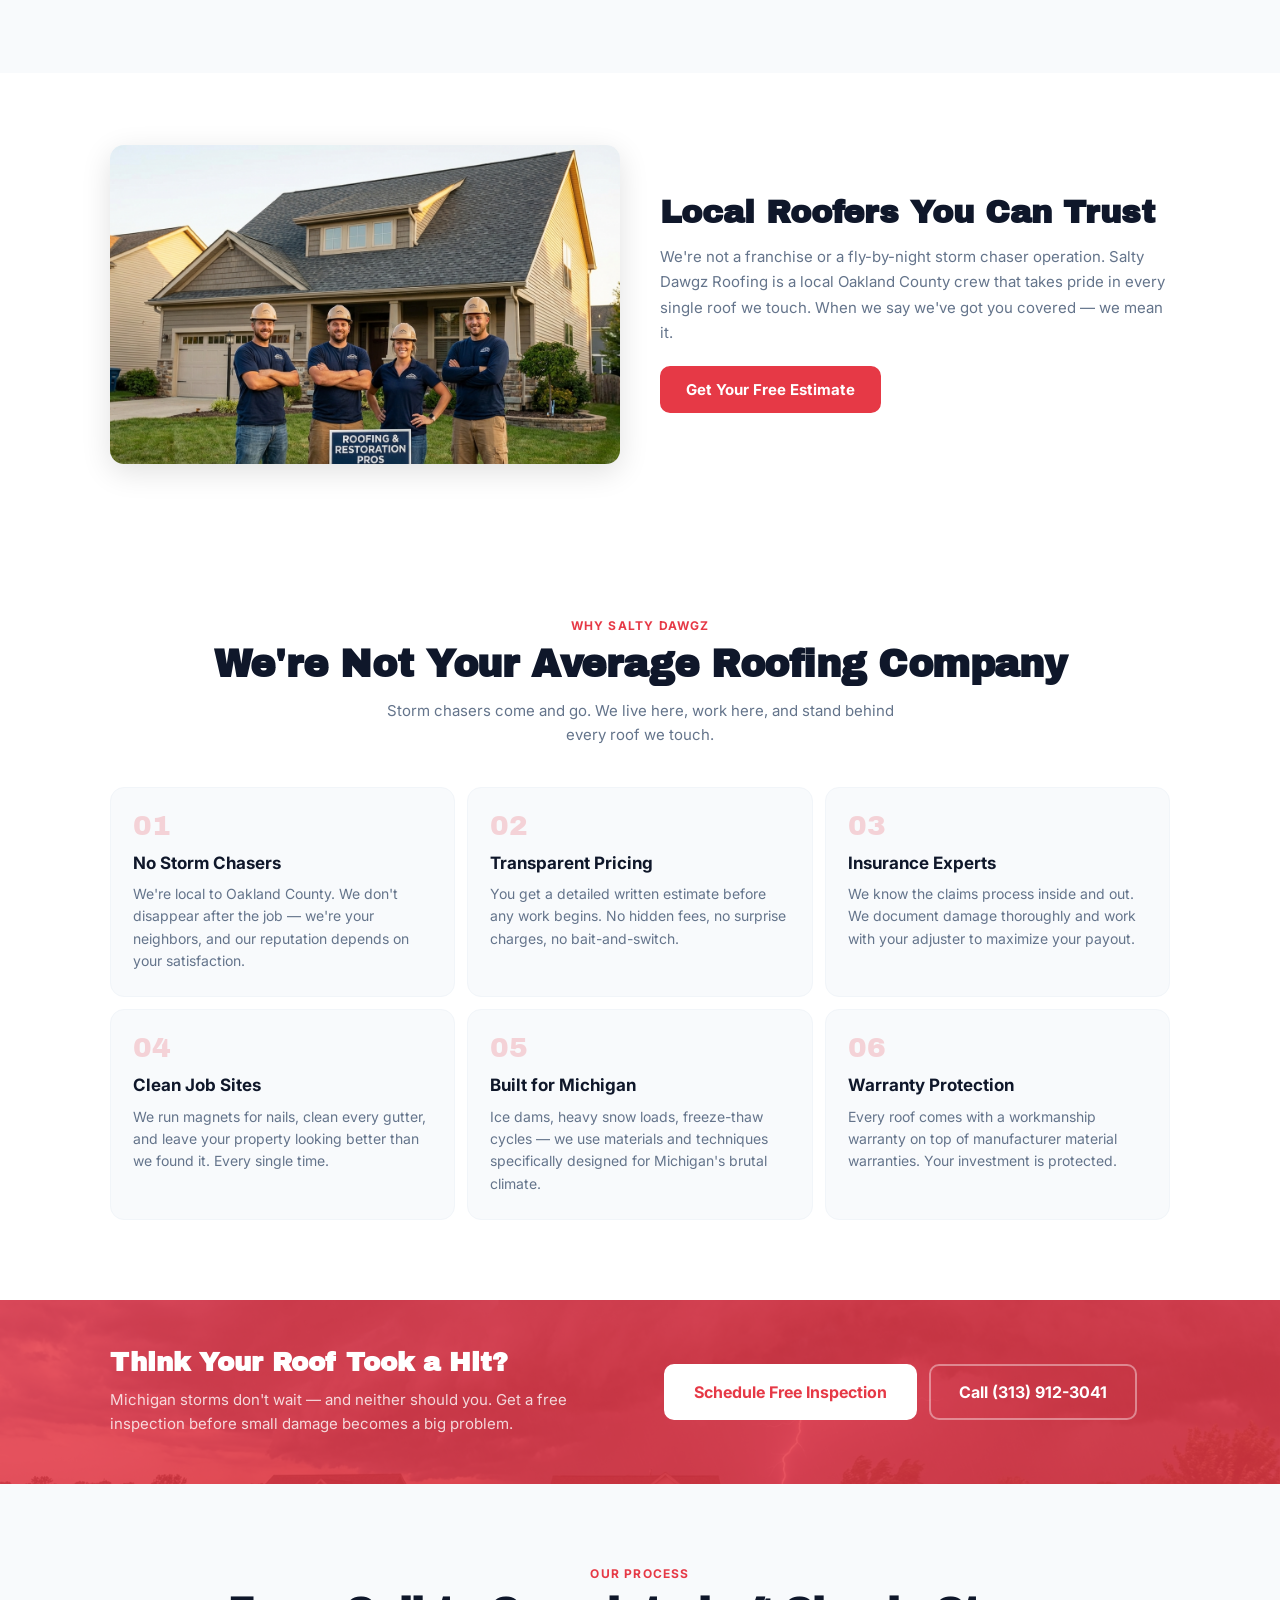
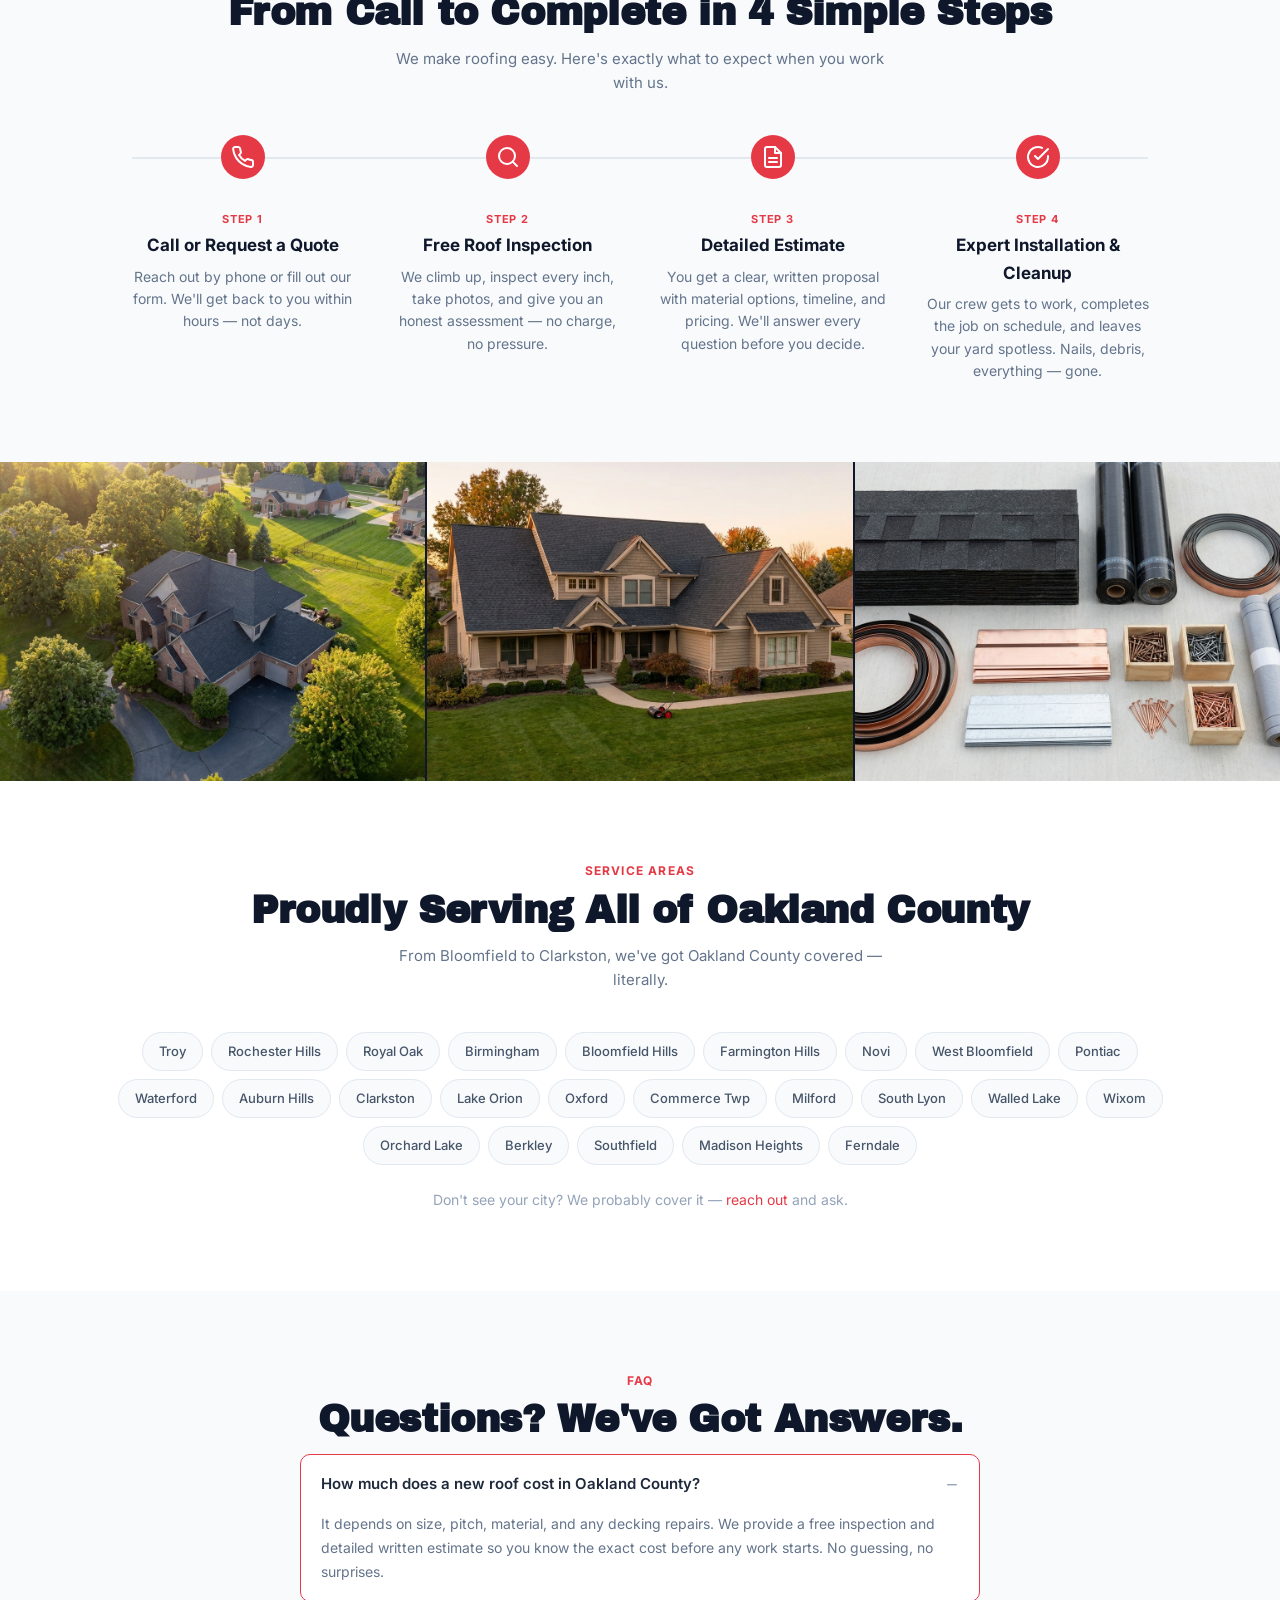
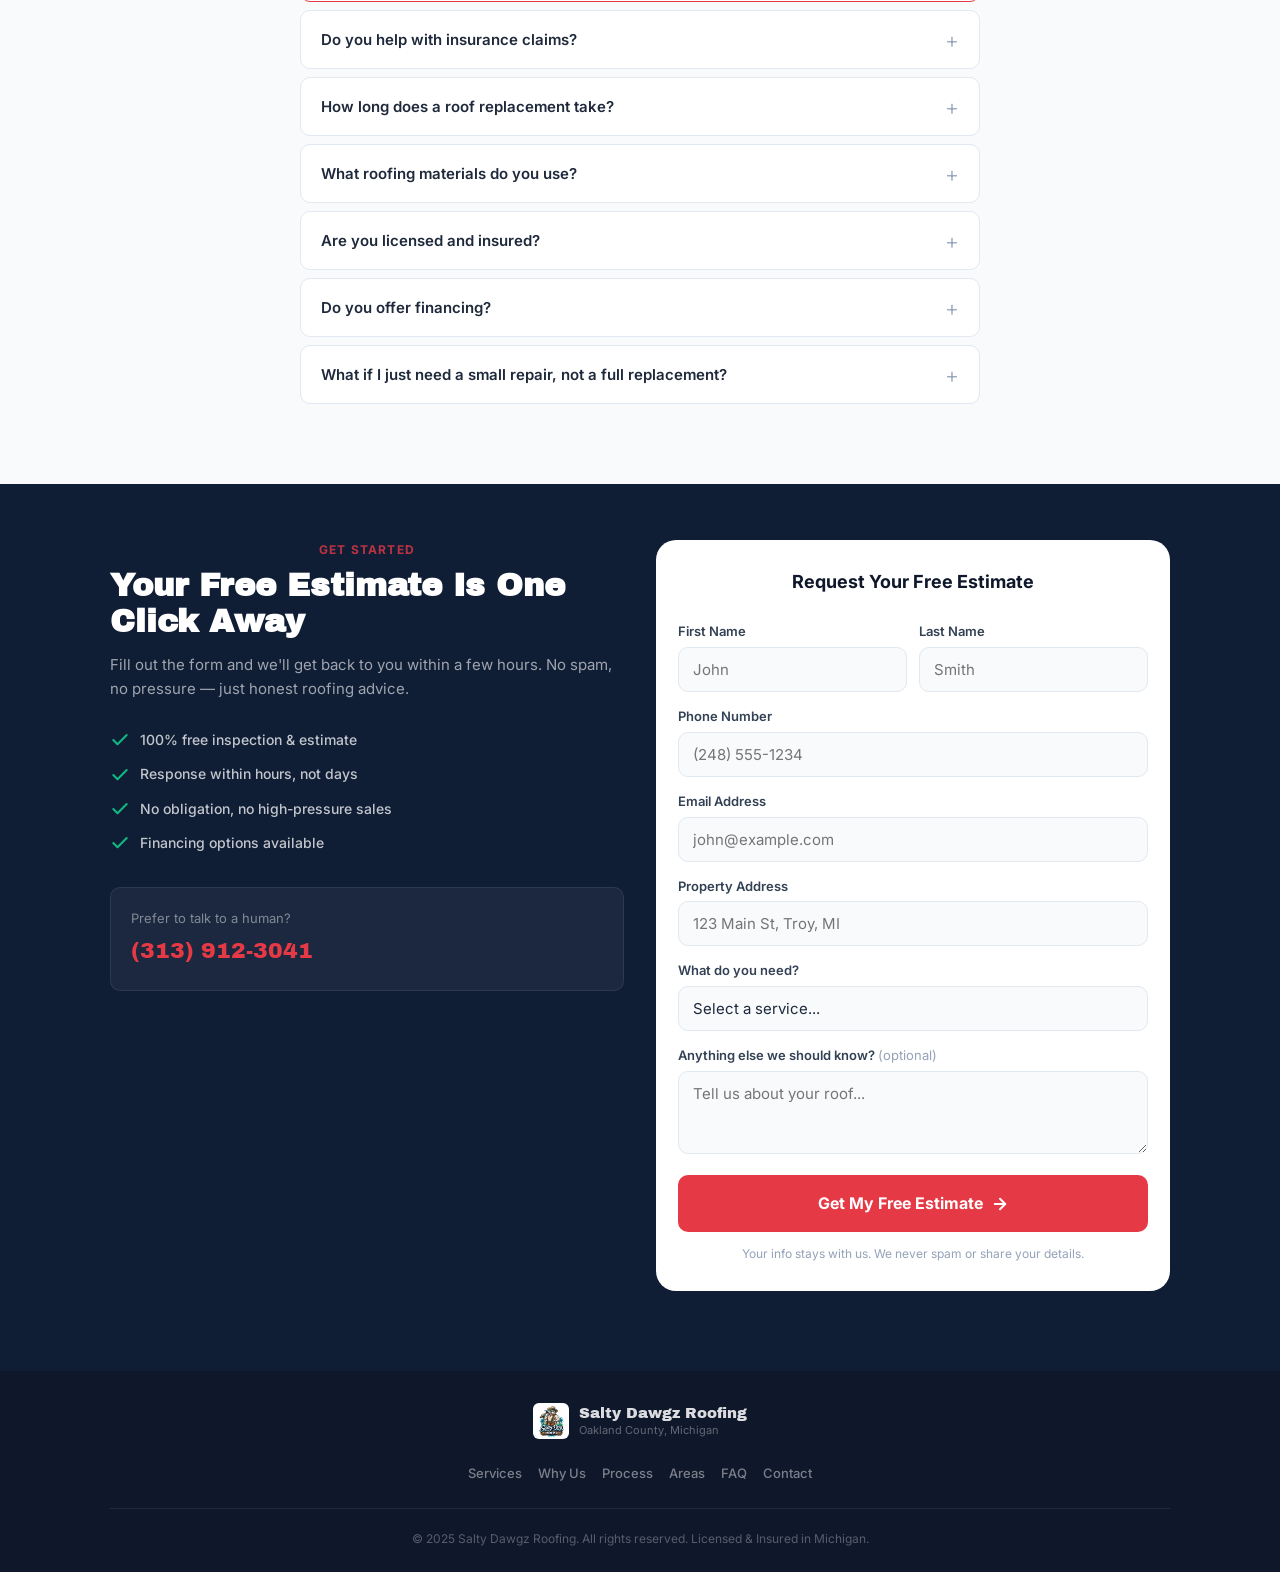
==== commit 56157ec7: "Add 12 AI-generated images across all pages (Nano Banana Pro) Generated with Gemini 3 Pro Image Prev" ====
--- a/index.html
+++ b/index.html
@@ -153,7 +153,7 @@
   </header>
 
   <!-- Hero -->
-  <section class="hero" id="hero">
+  <section class="hero" id="hero" style="background-image:url('assets/images/hero.jpg');">
     <div class="hero__overlay"></div>
     <div class="container">
       <div class="hero__content">
@@ -283,6 +283,20 @@
     </div>
   </section>
 
+  <!-- About Image Banner -->
+  <section class="img-banner">
+    <div class="container">
+      <div class="img-banner__inner">
+        <img src="assets/images/about-crew.jpg" alt="Salty Dawgz Roofing crew in front of completed roof" class="img-banner__img" loading="lazy">
+        <div class="img-banner__text">
+          <h2>Local Roofers You Can Trust</h2>
+          <p>We're not a franchise or a fly-by-night storm chaser operation. Salty Dawgz Roofing is a local Oakland County crew that takes pride in every single roof we touch. When we say we've got you covered — we mean it.</p>
+          <a href="#contact" class="btn btn--primary">Get Your Free Estimate</a>
+        </div>
+      </div>
+    </div>
+  </section>
+
   <!-- Why Us -->
   <section class="why" id="why">
     <div class="container">
@@ -326,7 +340,8 @@
   </section>
 
   <!-- CTA Banner -->
-  <section class="cta-banner">
+  <section class="cta-banner" style="background-image:url('assets/images/cta-storm.jpg');">
+
     <div class="container">
       <div class="cta-banner__inner">
         <div>
@@ -392,6 +407,17 @@
             <p>Our crew gets to work, completes the job on schedule, and leaves your yard spotless. Nails, debris, everything — gone.</p>
           </div>
         </div>
+      </div>
+    </div>
+  </section>
+
+  <!-- Showcase Image -->
+  <section class="showcase">
+    <div class="container">
+      <div class="showcase__grid">
+        <img src="assets/images/michigan-home.jpg" alt="Oakland County home with new roof by Salty Dawgz Roofing" loading="lazy">
+        <img src="assets/images/cleanup.jpg" alt="Spotless yard after Salty Dawgz Roofing completes a roof replacement" loading="lazy">
+        <img src="assets/images/materials.jpg" alt="Premium roofing materials used by Salty Dawgz Roofing" loading="lazy">
       </div>
     </div>
   </section>
--- a/styles.css
+++ b/styles.css
@@ -368,10 +368,14 @@
 .hero__overlay {
   position: absolute;
   inset: 0;
-  background:
-    radial-gradient(ellipse at 80% 20%, rgba(230,57,70,0.12) 0%, transparent 60%),
-    radial-gradient(ellipse at 20% 80%, rgba(29,53,87,0.3) 0%, transparent 60%);
+  background: linear-gradient(135deg, rgba(15,23,42,0.88) 0%, rgba(29,53,87,0.75) 100%);
   pointer-events: none;
+}
+
+.hero[style*="background-image"] {
+  background-size: cover;
+  background-position: center;
+  background-repeat: no-repeat;
 }
 
 .hero__content {
@@ -640,6 +644,21 @@
 .cta-banner {
   background: var(--brand);
   padding: 48px 0;
+  position: relative;
+  background-size: cover;
+  background-position: center;
+}
+
+.cta-banner[style*="background-image"]::before {
+  content: '';
+  position: absolute;
+  inset: 0;
+  background: rgba(230,57,70,0.85);
+}
+
+.cta-banner[style*="background-image"] .container {
+  position: relative;
+  z-index: 1;
 }
 
 .cta-banner__inner {
@@ -1280,6 +1299,95 @@
 }
 
 /* =============================================
+   IMAGE BANNER (About Section)
+   ============================================= */
+.img-banner {
+  padding: 48px 0;
+  background: var(--white);
+}
+
+.img-banner__inner {
+  display: grid;
+  gap: 28px;
+  align-items: center;
+}
+
+.img-banner__img {
+  width: 100%;
+  border-radius: var(--radius-lg);
+  object-fit: cover;
+  aspect-ratio: 16/10;
+  box-shadow: 0 8px 30px rgba(0,0,0,0.12);
+}
+
+.img-banner__text h2 {
+  font-family: 'Archivo Black', sans-serif;
+  font-size: 26px;
+  color: var(--gray-900);
+  margin-bottom: 12px;
+  line-height: 1.15;
+}
+
+.img-banner__text p {
+  font-size: 15px;
+  color: var(--gray-500);
+  line-height: 1.7;
+  margin-bottom: 20px;
+}
+
+@media (min-width: 640px) {
+  .img-banner__inner {
+    grid-template-columns: 1fr 1fr;
+    gap: 40px;
+  }
+}
+
+@media (min-width: 960px) {
+  .img-banner {
+    padding: 72px 0;
+  }
+  .img-banner__text h2 {
+    font-size: 32px;
+  }
+}
+
+/* =============================================
+   SHOWCASE GRID
+   ============================================= */
+.showcase {
+  padding: 0;
+  background: var(--gray-900);
+}
+
+.showcase .container {
+  max-width: 100%;
+  padding: 0;
+}
+
+.showcase__grid {
+  display: grid;
+  grid-template-columns: 1fr;
+  gap: 2px;
+}
+
+.showcase__grid img {
+  width: 100%;
+  aspect-ratio: 16/10;
+  object-fit: cover;
+  display: block;
+}
+
+@media (min-width: 640px) {
+  .showcase__grid {
+    grid-template-columns: 1fr 1fr 1fr;
+  }
+
+  .showcase__grid img {
+    aspect-ratio: 4/3;
+  }
+}
+
+/* =============================================
    SERVICE PAGES
    ============================================= */
 
@@ -1291,11 +1399,16 @@
   overflow: hidden;
 }
 
+.svc-hero[style*="background-image"] {
+  background-size: cover;
+  background-position: center;
+}
+
 .svc-hero::after {
   content: '';
   position: absolute;
   inset: 0;
-  background: radial-gradient(ellipse at 80% 20%, rgba(230,57,70,0.1) 0%, transparent 60%);
+  background: linear-gradient(135deg, rgba(15,23,42,0.88) 0%, rgba(29,53,87,0.78) 100%);
   pointer-events: none;
 }
 
@@ -1447,6 +1560,21 @@
   font-size: 15px;
 }
 
+/* Service Inline Image */
+.svc-img {
+  margin: 28px 0;
+  border-radius: var(--radius-lg);
+  overflow: hidden;
+  box-shadow: 0 4px 20px rgba(0,0,0,0.1);
+}
+
+.svc-img img {
+  width: 100%;
+  display: block;
+  aspect-ratio: 16/9;
+  object-fit: cover;
+}
+
 /* Service Sidebar */
 .svc-content__sidebar {
   display: flex;
